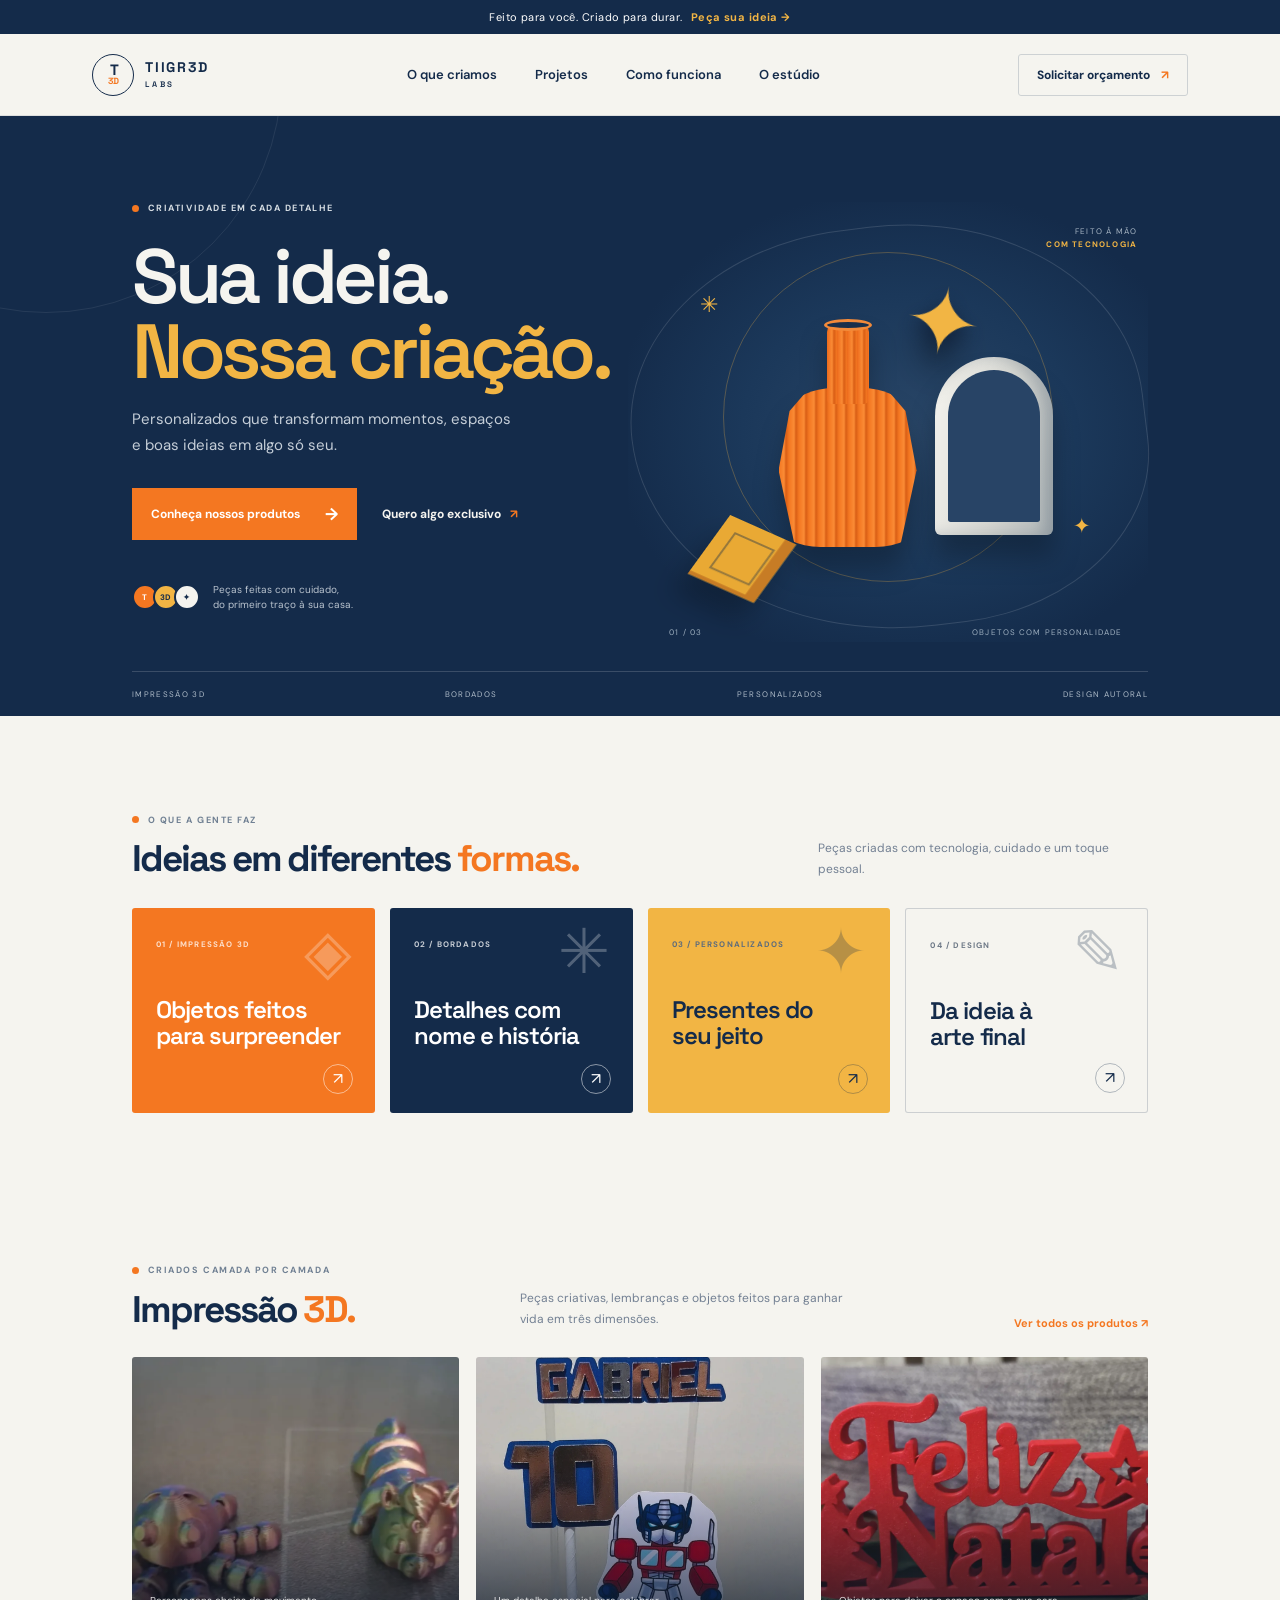
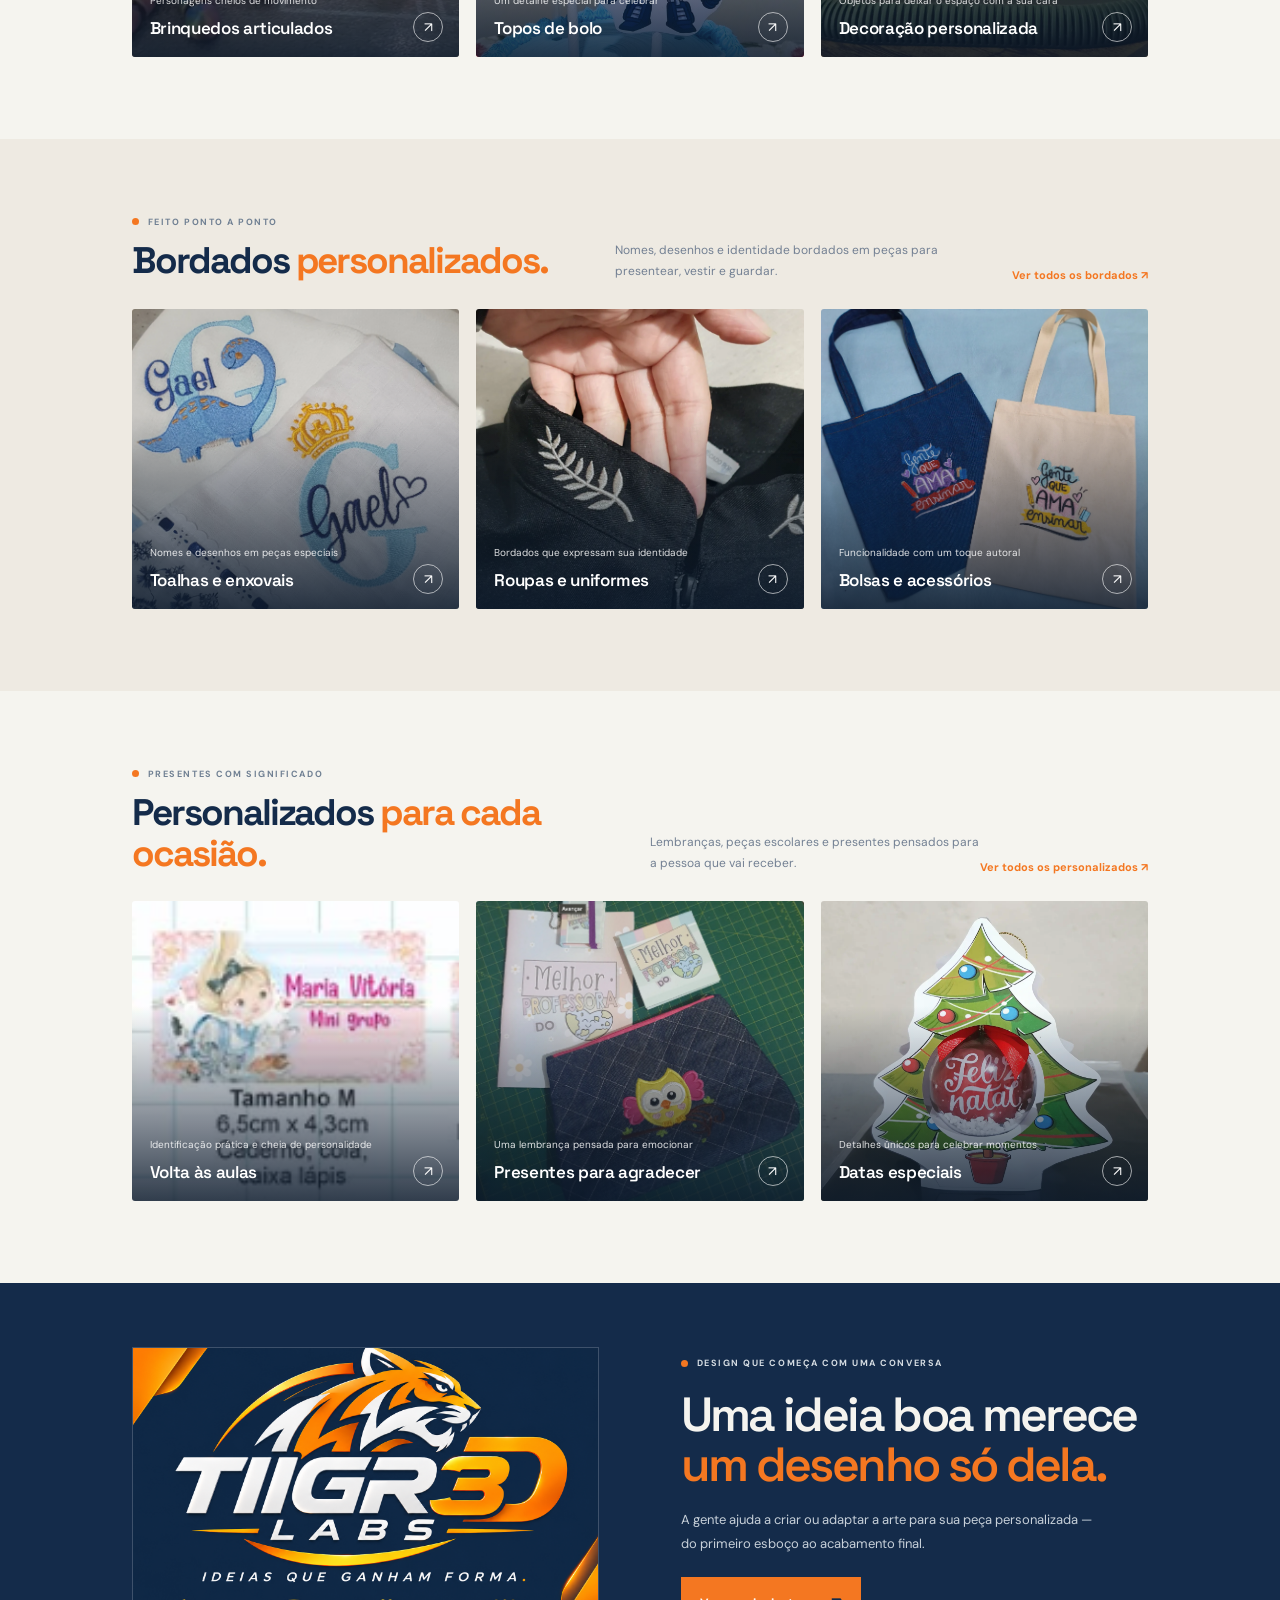
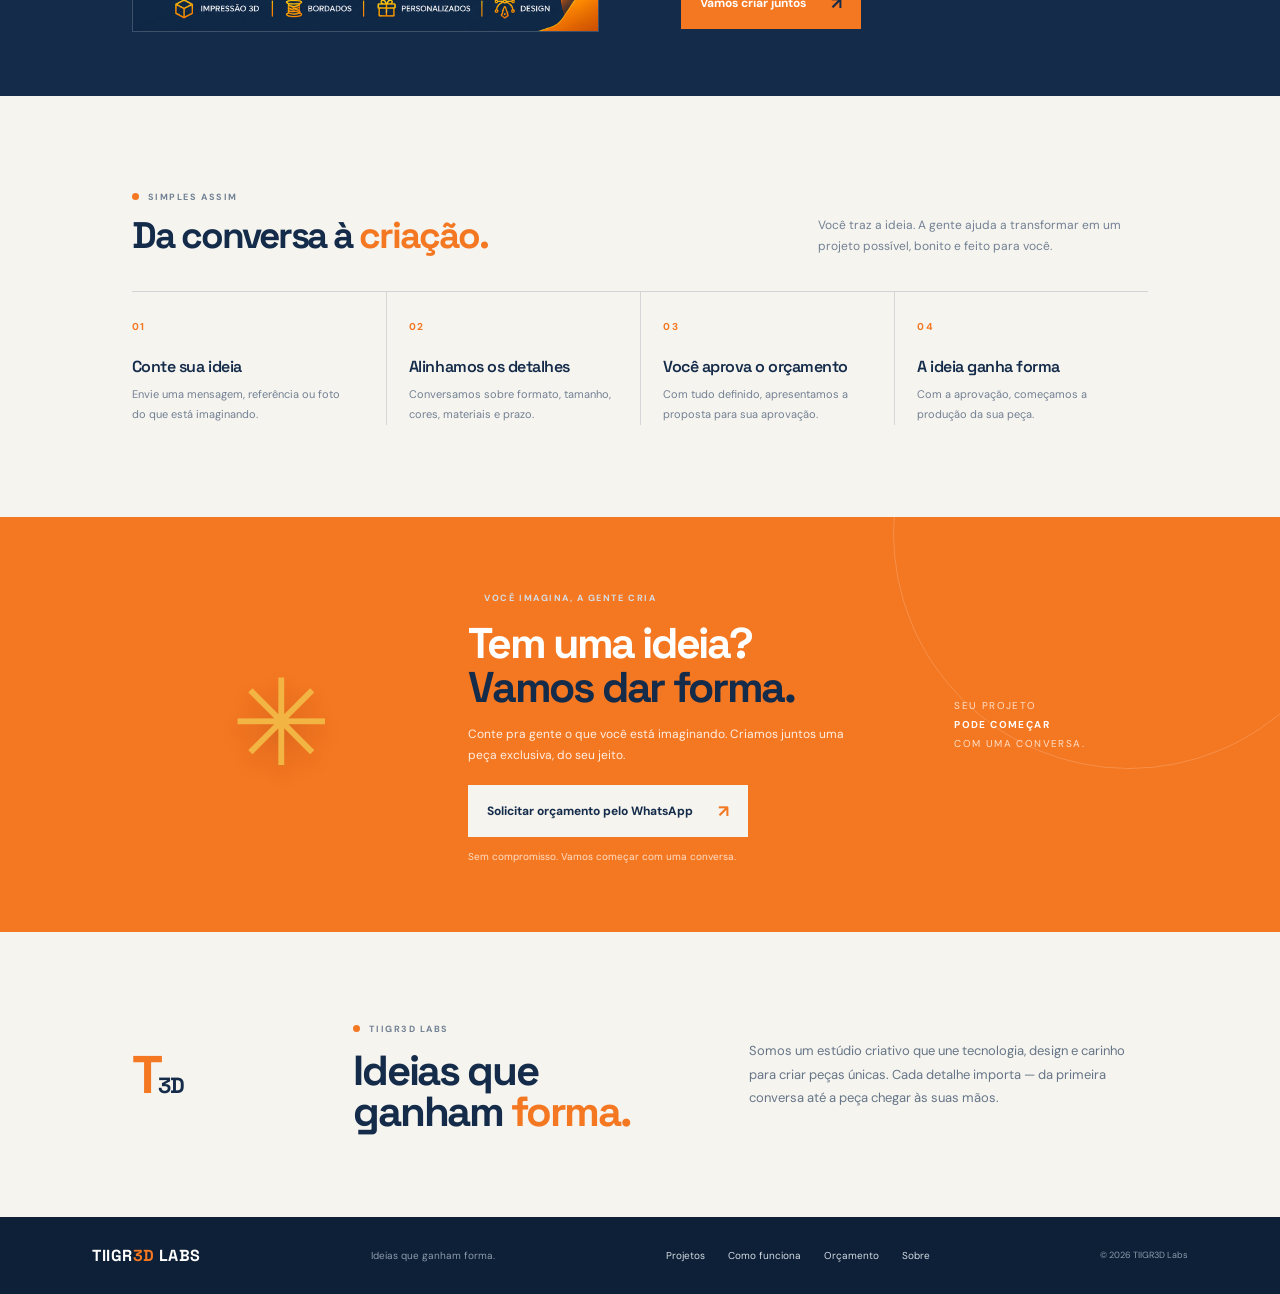
==== index.html @ c1fa8fd7 "initial commit" ====
<!doctype html>
<html lang="pt-BR">
<head>
  <meta charset="UTF-8">
  <meta name="viewport" content="width=device-width, initial-scale=1.0">
  <meta name="theme-color" content="#142B4A">
  <meta name="description" content="Peças personalizadas com a sua ideia e a nossa criatividade. Impressão 3D, presentes e muito mais na TIIGR3D Labs.">
  <title>TIIGR3D Labs | Ideias que ganham forma</title>
  <link rel="preconnect" href="https://fonts.googleapis.com">
  <link rel="preconnect" href="https://fonts.gstatic.com" crossorigin>
  <link href="https://fonts.googleapis.com/css2?family=DM+Sans:wght@400;500;600;700&family=Space+Grotesk:wght@500;600;700&display=swap" rel="stylesheet">
  <link rel="stylesheet" href="styles.css">
</head>
<body>
  <div class="announcement">Feito para você. Criado para durar. <a href="#personalize">Peça sua ideia →</a></div>
  <header class="header">
    <a class="brand" href="#inicio" aria-label="TIIGR3D Labs início">
      <span class="brand-mark" aria-hidden="true">T<span>3D</span></span>
      <span class="brand-name">TIIGR3D <small>LABS</small></span>
    </a>
    <nav class="nav" aria-label="Navegação principal">
      <a href="#categorias">O que criamos</a><a href="#portfolio">Projetos</a><a href="#processo">Como funciona</a><a href="#sobre">O estúdio</a>
    </nav>
    <a class="header-cta" href="#personalize">Solicitar orçamento <span>↗</span></a>
    <details class="mobile-menu">
      <summary aria-label="Abrir menu"><span></span><span></span></summary>
      <nav aria-label="Menu mobile">
        <a href="#categorias">O que criamos</a><a href="#portfolio">Projetos</a><a href="#processo">Como funciona</a><a href="#sobre">O estúdio</a><a href="#personalize">Solicitar orçamento</a>
      </nav>
    </details>
  </header>

  <main>
    <section class="hero" id="inicio">
      <div class="hero-copy">
        <span class="eyebrow"><i></i> CRIATIVIDADE EM CADA DETALHE</span>
        <h1>Sua ideia.<br><span>Nossa criação.</span></h1>
        <p>Personalizados que transformam momentos, espaços e boas ideias em algo só seu.</p>
        <div class="hero-actions"><a class="button button-orange" href="#categorias">Conheça nossos produtos <span>→</span></a><a class="text-link" href="#personalize">Quero algo exclusivo <span>↗</span></a></div>
        <div class="hero-note"><div class="avatars"><b>T</b><b>3D</b><b>✦</b></div><span>Peças feitas com cuidado,<br>do primeiro traço à sua casa.</span></div>
      </div>
      <div class="hero-art" aria-label="Peças criativas feitas em impressão 3D">
        <div class="art-glow"></div><div class="art-label">FEITO À MÃO<br><strong>COM TECNOLOGIA</strong></div>
        <div class="model model-vase"><div class="vase-top"></div><div class="vase-neck"></div><div class="vase-body"></div></div>
        <div class="model model-arch"><div></div></div>
        <div class="model model-star">✦</div>
        <div class="model model-cube"><span></span></div>
        <div class="art-caption"><span>01 / 03</span><span>OBJETOS COM PERSONALIDADE</span></div>
        <div class="spark spark-one">✳</div><div class="spark spark-two">✦</div>
      </div>
      <div class="hero-bottom"><span>IMPRESSÃO 3D</span><span>BORDADOS</span><span>PERSONALIZADOS</span><span>DESIGN AUTORAL</span></div>
    </section>

    <section class="categories section-wrap" id="categorias">
      <div class="section-heading"><div><span class="eyebrow dark"><i></i> O QUE A GENTE FAZ</span><h2>Ideias em diferentes <em>formas.</em></h2></div><span class="category-intro">Peças criadas com tecnologia, cuidado e um toque pessoal.</span></div>
      <div class="category-grid">
        <a class="category-card category-orange" href="impressao-3d.html"><span class="category-icon">◈</span><span class="category-meta">01 / IMPRESSÃO 3D</span><h3>Objetos feitos<br>para surpreender</h3><span class="card-arrow">↗</span></a>
        <a class="category-card category-blue" href="bordados.html"><span class="category-icon">✳</span><span class="category-meta">02 / BORDADOS</span><h3>Detalhes com<br>nome e história</h3><span class="card-arrow">↗</span></a>
        <a class="category-card category-gold" href="personalizados.html"><span class="category-icon">✦</span><span class="category-meta">03 / PERSONALIZADOS</span><h3>Presentes do<br>seu jeito</h3><span class="card-arrow">↗</span></a>
        <a class="category-card category-design" href="#design"><span class="category-icon">✎</span><span class="category-meta">04 / DESIGN</span><h3>Da ideia à<br>arte final</h3><span class="card-arrow">↗</span></a>
      </div>
    </section>

    <div id="portfolio" class="portfolio-anchor" aria-hidden="true"></div>
    <section class="catalog-section section-wrap" id="impressao-3d">
      <div class="section-heading"><div><span class="eyebrow dark"><i></i> CRIADOS CAMADA POR CAMADA</span><h2>Impressão <em>3D.</em></h2></div><p class="section-description">Peças criativas, lembranças e objetos feitos para ganhar vida em três dimensões.</p><a class="catalog-more" href="impressao-3d.html">Ver todos os produtos ↗</a></div>
      <div class="work-grid">
        <a class="work-card" href="#personalize"><img loading="lazy" src="docs/photos/impressao-3d/brinquedos/miniaturas-articuladas-polvo-e-hipopotamo.png" alt="Miniaturas articuladas de polvo e hipopótamo impressas em 3D"><span class="work-detail">Personagens cheios de movimento</span><span class="work-label">Brinquedos articulados</span><span class="work-arrow">↗</span></a>
        <a class="work-card" href="#personalize"><img loading="lazy" src="docs/photos/impressao-3d/topper-de-bolo/topper-bolo-gabriel-transformers.png" alt="Topo de bolo personalizado com nome e personagem"><span class="work-detail">Um detalhe especial para celebrar</span><span class="work-label">Topos de bolo</span><span class="work-arrow">↗</span></a>
        <a class="work-card" href="#personalize"><img loading="lazy" src="docs/photos/impressao-3d/decoracao/enfeite-feliz-natal-01.png" alt="Enfeite de Natal vermelho feito em impressão 3D"><span class="work-detail">Objetos para deixar o espaço com a sua cara</span><span class="work-label">Decoração personalizada</span><span class="work-arrow">↗</span></a>
      </div>
    </section>

    <section class="catalog-section catalog-tinted" id="bordados">
      <div class="section-wrap">
        <div class="section-heading"><div><span class="eyebrow dark"><i></i> FEITO PONTO A PONTO</span><h2>Bordados <em>personalizados.</em></h2></div><p class="section-description">Nomes, desenhos e identidade bordados em peças para presentear, vestir e guardar.</p><a class="catalog-more" href="bordados.html">Ver todos os bordados ↗</a></div>
        <div class="work-grid">
          <a class="work-card" href="#personalize"><img loading="lazy" src="docs/photos/bordados/toalhas-e-enxovais/toalha-infantil-bordada-gael-01.png" alt="Toalha infantil bordada com nome e desenho de animal"><span class="work-detail">Nomes e desenhos em peças especiais</span><span class="work-label">Toalhas e enxovais</span><span class="work-arrow">↗</span></a>
          <a class="work-card" href="#personalize"><img loading="lazy" src="docs/photos/bordados/roupas-e-uniformes/jaqueta-bordada-folhagem.png" alt="Jaqueta escura com bordado de folhagem"><span class="work-detail">Bordados que expressam sua identidade</span><span class="work-label">Roupas e uniformes</span><span class="work-arrow">↗</span></a>
          <a class="work-card" href="#personalize"><img loading="lazy" src="docs/photos/personalizados/presentes-e-lembrancas/ecobags-gente-que-ama-ensinar.png" alt="Duas ecobags bordadas com frases personalizadas"><span class="work-detail">Funcionalidade com um toque autoral</span><span class="work-label">Bolsas e acessórios</span><span class="work-arrow">↗</span></a>
        </div>
      </div>
    </section>

    <section class="catalog-section section-wrap" id="personalizados">
      <div class="section-heading"><div><span class="eyebrow dark"><i></i> PRESENTES COM SIGNIFICADO</span><h2>Personalizados <em>para cada ocasião.</em></h2></div><p class="section-description">Lembranças, peças escolares e presentes pensados para a pessoa que vai receber.</p><a class="catalog-more" href="personalizados.html">Ver todos os personalizados ↗</a></div>
      <div class="work-grid">
        <a class="work-card" href="#personalize"><img loading="lazy" src="docs/photos/personalizados/itens-escolares/etiquetas-personalizadas-maria-vitoria.png" alt="Etiquetas personalizadas para materiais escolares"><span class="work-detail">Identificação prática e cheia de personalidade</span><span class="work-label">Volta às aulas</span><span class="work-arrow">↗</span></a>
        <a class="work-card" href="#personalize"><img loading="lazy" src="docs/photos/personalizados/presentes-e-lembrancas/kit-presentes-melhor-professora.png" alt="Kit de presentes personalizados para professora"><span class="work-detail">Uma lembrança pensada para emocionar</span><span class="work-label">Presentes para agradecer</span><span class="work-arrow">↗</span></a>
        <a class="work-card" href="#personalize"><img loading="lazy" src="docs/photos/personalizados/presentes-e-lembrancas/enfeite-arvore-de-natal-bola-personalizada.png" alt="Enfeite de árvore de Natal com bola personalizada"><span class="work-detail">Detalhes únicos para celebrar momentos</span><span class="work-label">Datas especiais</span><span class="work-arrow">↗</span></a>
      </div>
    </section>

    <section class="catalog-section catalog-design" id="design">
      <div class="section-wrap design-layout">
        <div class="design-image"><img src="docs/photos/design/identidade-visual/logo-tiigr3d-labs.png" alt="Logo da TIIGR3D Labs, ideias que ganham forma"></div>
        <div class="design-copy"><span class="eyebrow"><i></i> DESIGN QUE COMEÇA COM UMA CONVERSA</span><h2>Uma ideia boa merece <em>um desenho só dela.</em></h2><p>A gente ajuda a criar ou adaptar a arte para sua peça personalizada — do primeiro esboço ao acabamento final.</p><a class="button button-light" href="#personalize">Vamos criar juntos <span>↗</span></a></div>
      </div>
    </section>

    <section class="process-section section-wrap" id="processo">
      <div class="section-heading"><div><span class="eyebrow dark"><i></i> SIMPLES ASSIM</span><h2>Da conversa à <em>criação.</em></h2></div><p class="section-description">Você traz a ideia. A gente ajuda a transformar em um projeto possível, bonito e feito para você.</p></div>
      <div class="process-grid">
        <article><span class="process-number">01</span><h3>Conte sua ideia</h3><p>Envie uma mensagem, referência ou foto do que está imaginando.</p></article>
        <article><span class="process-number">02</span><h3>Alinhamos os detalhes</h3><p>Conversamos sobre formato, tamanho, cores, materiais e prazo.</p></article>
        <article><span class="process-number">03</span><h3>Você aprova o orçamento</h3><p>Com tudo definido, apresentamos a proposta para sua aprovação.</p></article>
        <article><span class="process-number">04</span><h3>A ideia ganha forma</h3><p>Com a aprovação, começamos a produção da sua peça.</p></article>
      </div>
    </section>

    <section class="custom" id="personalize"><div class="custom-mark">✳</div><div><span class="eyebrow"><i></i> VOCÊ IMAGINA, A GENTE CRIA</span><h2>Tem uma ideia?<br><em>Vamos dar forma.</em></h2><p>Conte pra gente o que você está imaginando. Criamos juntos uma peça exclusiva, do seu jeito.</p><a class="button button-light" href="https://wa.me/5500000000000?text=Oi!%20Quero%20solicitar%20um%20or%C3%A7amento" target="_blank" rel="noopener noreferrer">Solicitar orçamento pelo WhatsApp <span>↗</span></a><small class="quote-note">Sem compromisso. Vamos começar com uma conversa.</small></div><div class="custom-side">SEU PROJETO<br><span>PODE COMEÇAR</span><br>COM UMA CONVERSA.</div></section>

    <section class="about section-wrap" id="sobre"><div class="about-symbol">T<span>3D</span></div><div><span class="eyebrow dark"><i></i> TIIGR3D LABS</span><h2>Ideias que<br>ganham <em>forma.</em></h2></div><p>Somos um estúdio criativo que une tecnologia, design e carinho para criar peças únicas. Cada detalhe importa — da primeira conversa até a peça chegar às suas mãos.</p></section>
  </main>

  <footer class="footer"><a class="footer-brand" href="#inicio">TIIGR<span>3D</span> LABS</a><span>Ideias que ganham forma.</span><div><a href="#portfolio">Projetos</a><a href="#processo">Como funciona</a><a href="#personalize">Orçamento</a><a href="#sobre">Sobre</a></div><small>© 2026 TIIGR3D Labs</small></footer>
</body>
</html>
---- styles.css ----
:root{--navy:#142B4A;--orange:#F47721;--gold:#F2B544;--paper:#F5F4EF;--ink:#17253a;--muted:#738093}*{box-sizing:border-box}html{scroll-behavior:smooth}body{margin:0;background:var(--paper);color:var(--navy);font-family:'DM Sans',sans-serif}a{color:inherit;text-decoration:none}.announcement{height:34px;display:flex;align-items:center;justify-content:center;gap:8px;background:var(--navy);color:white;font-size:11px;letter-spacing:.04em}.announcement a{color:var(--gold);font-weight:700}.header{height:82px;padding:0 7.2%;display:flex;align-items:center;justify-content:space-between;background:var(--paper)}.brand{width:142px;height:58px;overflow:hidden;display:block}.brand img{width:100%;height:100%;object-fit:cover;object-position:center 48%;mix-blend-mode:multiply}.nav{display:flex;gap:38px;font-size:13px;font-weight:600}.nav a:hover,.footer a:hover{color:var(--orange)}.header-cta{padding:12px 18px;border:1px solid #cdd1d3;border-radius:3px;font-size:12px;font-weight:700}.header-cta span{color:var(--orange);padding-left:8px}.hero{position:relative;min-height:600px;background:var(--navy);color:var(--paper);padding:72px 10.3% 60px;display:grid;grid-template-columns:1fr 1.05fr;align-items:center;overflow:hidden}.hero:before{content:'';position:absolute;width:470px;height:470px;border-radius:50%;border:1px solid rgba(255,255,255,.08);top:-275px;left:-190px}.hero-copy{position:relative;z-index:2;padding-bottom:36px}.eyebrow{display:inline-flex;align-items:center;gap:9px;font-size:9px;letter-spacing:.17em;font-weight:700;color:#d5dce2}.eyebrow i{display:block;width:7px;height:7px;border-radius:50%;background:var(--orange)}.hero h1,.section-heading h2,.custom h2,.about h2{font-family:'Space Grotesk',sans-serif;letter-spacing:-.055em}.hero h1{font-size:clamp(50px,6vw,78px);line-height:.98;margin:22px 0 18px;font-weight:600}.hero h1 span{color:var(--gold)}.hero-copy>p{max-width:380px;color:#c5ced8;font-size:15px;line-height:1.7;margin:0}.hero-actions{display:flex;align-items:center;gap:25px;margin-top:30px}.button{display:inline-flex;align-items:center;justify-content:center;gap:25px;padding:15px 19px;font-weight:700;font-size:12px;transition:transform .2s,background .2s}.button:hover{transform:translateY(-2px)}.button-orange{background:var(--orange);color:white}.button-orange span,.button-light span{font-size:17px}.text-link{font-size:12px;font-weight:700}.text-link span{color:var(--orange);padding-left:6px}.hero-note{display:flex;align-items:center;gap:13px;margin-top:42px;color:#b9c3ce;font-size:10px;line-height:1.5}.avatars{display:flex}.avatars b{width:26px;height:26px;border-radius:50%;background:var(--gold);color:var(--navy);font-size:8px;display:grid;place-items:center;border:2px solid var(--navy);margin-left:-5px}.avatars b:first-child{margin-left:0;background:var(--orange);color:white}.avatars b:last-child{background:var(--paper)}.hero-art{height:440px;position:relative;background:radial-gradient(ellipse at 54% 52%,#294667 0, #1b385a 42%,rgba(20,43,74,0) 75%)}.hero-art:after{content:'';position:absolute;inset:24px 4px 12px;border:1px solid rgba(255,255,255,.13);transform:rotate(-7deg);border-radius:48% 52% 42% 58%;z-index:0}.art-glow{position:absolute;width:330px;height:330px;border:1px solid rgba(242,181,68,.28);border-radius:50%;top:50px;left:50%;transform:translateX(-50%)}.art-label{position:absolute;right:11px;top:23px;font-size:8px;letter-spacing:.15em;color:#a9b7c5;line-height:1.6;text-align:right;z-index:2}.art-label strong{color:var(--gold)}.model{position:absolute;z-index:1;filter:drop-shadow(0 22px 13px rgba(0,0,0,.25))}.model-vase{width:138px;height:225px;left:29%;top:120px}.vase-body{position:absolute;bottom:0;left:0;width:138px;height:160px;border-radius:46% 46% 30% 30% / 23% 23% 14% 14%;background:repeating-linear-gradient(90deg,#f47721 0,#fa8b35 5px,#d95e15 7px,#f47721 10px);clip-path:polygon(23% 0,77% 0,92% 15%,100% 52%,88% 100%,12% 100%,0 52%,8% 15%)}.vase-neck{position:absolute;z-index:2;top:0;left:48px;width:42px;height:82px;border-radius:10px 10px 5px 5px;background:repeating-linear-gradient(90deg,#ed6a1b 0,#fa8b35 5px,#d95e15 7px,#f47721 10px)}.vase-top{position:absolute;z-index:3;width:48px;height:12px;left:45px;top:-3px;border-radius:50%;background:#192f4b;border:3px solid #f28a3a}.model-arch{width:118px;height:178px;top:155px;left:59%;border-radius:60px 60px 6px 6px;background:linear-gradient(100deg,#f5f4ef,#d5d6d1 55%,#aeb5b7);padding:13px;box-shadow:inset -9px 0 13px rgba(20,43,74,.18)}.model-arch div{height:100%;border-radius:50px 50px 3px 3px;background:#284466}.model-star{font-size:92px;color:var(--gold);top:61px;left:53%;text-shadow:0 8px 18px #12243d;transform:rotate(10deg)}.model-cube{width:72px;height:72px;bottom:47px;left:15%;background:#e9a934;transform:rotate(30deg) skew(-6deg,-6deg);box-shadow:inset -12px -4px 0 #c77c25}.model-cube span{position:absolute;inset:14px;border:2px solid rgba(20,43,74,.4)}.spark{position:absolute;color:var(--gold);z-index:2}.spark-one{top:88px;left:14%;font-size:22px}.spark-two{right:11%;bottom:102px;font-size:21px}.art-caption{position:absolute;z-index:2;bottom:5px;left:8%;right:5%;display:flex;justify-content:space-between;font-size:8px;letter-spacing:.14em;color:#9eafbf}.hero-bottom{position:absolute;left:10.3%;right:10.3%;bottom:0;height:45px;border-top:1px solid rgba(255,255,255,.16);display:flex;align-items:center;justify-content:space-between;color:#aebbc8;font-size:8px;letter-spacing:.17em}.section-wrap{padding-left:10.3%;padding-right:10.3%}.categories{padding-top:91px;padding-bottom:75px}.section-heading{display:flex;align-items:end;justify-content:space-between;margin-bottom:28px}.eyebrow.dark{color:#708093}.section-heading h2{font-size:37px;margin:11px 0 0;line-height:1.1;color:var(--navy)}.section-heading h2 em,.about h2 em{font-style:normal;color:var(--orange)}.category-grid{display:grid;grid-template-columns:repeat(3,1fr);gap:15px}.category-card{min-height:220px;padding:23px 24px;position:relative;overflow:hidden;color:var(--navy);transition:transform .2s}.category-card:hover{transform:translateY(-4px)}.category-orange{background:#f8d4b8}.category-blue{background:#d8e0e6}.category-gold{background:#f4e3bd}.category-icon{position:absolute;right:23px;top:13px;font-size:62px;line-height:1;opacity:.26;font-family:'Space Grotesk'}.category-meta{font-size:8px;letter-spacing:.15em;font-weight:700;color:#5d6c7c}.category-card h3{font:600 24px/1.08 'Space Grotesk';letter-spacing:-.04em;margin:45px 0 0}.card-arrow{position:absolute;right:22px;bottom:19px;width:30px;height:30px;border:1px solid rgba(20,43,74,.3);border-radius:50%;display:grid;place-items:center}.products{padding-top:24px;padding-bottom:100px}.product-grid{display:grid;grid-template-columns:repeat(4,1fr);gap:16px}.product-image{height:220px;display:block;position:relative;overflow:hidden}.product-image:after{content:'';position:absolute;inset:0;background:linear-gradient(135deg,rgba(255,255,255,.16),transparent 55%);pointer-events:none}.product-one{background:#e7d9ca}.product-two{background:#d8e0e6}.product-three{background:#f1e2c5}.product-four{background:#e4d9d0}.tag{position:absolute;top:12px;left:12px;z-index:3;background:var(--navy);color:white;padding:6px 8px;font-size:7px;letter-spacing:.1em;font-weight:700}.tag-gold{background:var(--gold);color:var(--navy)}.quick-view{position:absolute;z-index:4;left:10px;right:10px;bottom:10px;padding:10px;text-align:center;background:rgba(245,244,239,.93);font-size:10px;font-weight:700;opacity:0;transform:translateY(5px);transition:.2s}.product-image:hover .quick-view{opacity:1;transform:translateY(0)}.product-vase{position:absolute;width:100px;height:136px;left:50%;top:57px;transform:translateX(-50%);background:repeating-linear-gradient(90deg,#f47721 0,#fa8b35 5px,#d95e15 7px,#f47721 10px);border-radius:43% 43% 29% 29%/20% 20% 10% 10%;clip-path:polygon(27% 0,73% 0,93% 18%,100% 56%,88% 100%,12% 100%,0 56%,7% 18%);filter:drop-shadow(0 12px 9px #796c5c)}.product-vase:before{content:'';position:absolute;width:32px;height:47px;top:-1px;left:34px;background:#ef7824}.product-lamp{position:absolute;width:100px;height:147px;left:50%;top:42px;transform:translateX(-50%);border:17px solid #f5f4ef;border-bottom:0;border-radius:65px 65px 0 0;filter:drop-shadow(8px 12px 6px rgba(20,43,74,.22))}.product-lamp span{position:absolute;top:62px;left:-17px;width:100px;height:78px;background:#f2b544;border-radius:7px 7px 2px 2px;opacity:.9}.product-lamp i{position:absolute;bottom:-12px;left:-25px;width:116px;height:12px;background:#142b4a;border-radius:50%}.product-key{position:absolute;width:82px;height:82px;top:62px;left:27%;border-radius:23px;background:var(--orange);color:#fff;display:grid;place-items:center;font:700 32px 'Space Grotesk';transform:rotate(-15deg);box-shadow:0 15px 16px #cdbb9f}.product-key:after{content:'';position:absolute;width:15px;height:15px;border:5px solid #f1e2c5;border-radius:50%;top:10px;right:10px}.product-key.second{left:54%;top:83px;background:var(--navy);font-size:30px;transform:rotate(12deg);color:var(--gold)}.product-frame{position:absolute;width:124px;height:152px;left:50%;top:40px;transform:translateX(-50%) rotate(-4deg);padding:10px;background:#f5f4ef;box-shadow:0 14px 18px rgba(67,52,43,.2)}.product-frame>div{height:100%;border:1px solid #f2b544;display:flex;flex-direction:column;align-items:center;justify-content:center;text-align:center;font-size:11px;letter-spacing:.16em;color:var(--navy);line-height:1.8}.product-frame b{font:700 12px 'Space Grotesk';color:var(--orange)}.product-info{display:flex;justify-content:space-between;gap:6px;padding-top:13px}.product-info h3{font-size:12px;margin:0 0 5px;font-weight:700}.product-info p{font-size:9px;color:var(--muted);margin:0}.product-info strong{font-size:10px;white-space:nowrap;padding-top:2px}.custom{background:var(--orange);color:white;padding:69px 10.3%;display:grid;grid-template-columns:1fr 1.5fr .65fr;gap:38px;align-items:center;position:relative;overflow:hidden}.custom:after{content:'';position:absolute;border:1px solid rgba(255,255,255,.18);width:470px;height:470px;border-radius:50%;right:-85px;top:-220px}.custom-mark{font-size:120px;line-height:1;color:var(--gold);text-align:center;text-shadow:0 9px 20px rgba(124,48,12,.24)}.custom h2{font-size:43px;line-height:1.02;margin:15px 0}.custom h2 em{font-style:normal;color:var(--navy)}.custom p{font-size:12px;line-height:1.7;max-width:390px;color:#fff0e5;margin:0 0 20px}.button-light{background:var(--paper);color:var(--navy)}.button-light span{color:var(--orange)}.custom-side{z-index:1;font-size:10px;letter-spacing:.14em;line-height:1.9;color:#ffe0c9}.custom-side span{font-weight:700;color:white}.about{padding-top:84px;padding-bottom:84px;display:grid;grid-template-columns:.5fr 1fr 1.15fr;gap:48px;align-items:center}.about-symbol{font:700 53px 'Space Grotesk';letter-spacing:-.09em;color:var(--orange);position:relative}.about-symbol span{font-size:22px;color:var(--navy);letter-spacing:-.05em}.about h2{font-size:42px;line-height:.98;margin:13px 0 0}.about p{font-size:13px;line-height:1.8;color:#667587;max-width:410px;margin:0}.footer{background:#0d2038;color:#d6dce3;padding:28px 7.2%;display:flex;align-items:center;justify-content:space-between;font-size:10px}.footer-brand{font:700 16px 'Space Grotesk';letter-spacing:.03em;color:white}.footer-brand span{color:var(--orange)}.footer>span{color:#8e9baa}.footer div{display:flex;gap:23px}.footer small{font-size:9px;color:#8e9baa}
@media(max-width:850px){.header{padding:0 5%;height:74px}.nav{gap:18px}.hero{padding:60px 7% 56px;grid-template-columns:1fr 1fr;min-height:550px}.hero-bottom{left:7%;right:7%}.section-wrap{padding-left:7%;padding-right:7%}.product-grid{grid-template-columns:repeat(2,1fr);row-gap:26px}.product-image{height:250px}.custom{padding:58px 7%;grid-template-columns:.5fr 1.5fr}.custom-side{display:none}.about{padding-left:7%;padding-right:7%;gap:25px}.footer{padding:25px 5%}}
@media(max-width:600px){.announcement{font-size:9px}.header{height:66px}.brand{width:115px;height:49px}.nav{display:none}.header-cta{font-size:10px;padding:10px 12px}.hero{display:block;padding:56px 7% 67px;min-height:auto}.hero-copy{padding:0}.hero h1{font-size:58px}.hero-copy>p{font-size:13px}.hero-actions{gap:18px}.hero-art{height:320px;margin-top:5px}.model-vase{transform:scale(.77);transform-origin:top left;left:30%;top:95px}.model-arch{transform:scale(.8);transform-origin:top left;top:122px;left:59%}.model-star{font-size:68px;top:47px}.model-cube{transform:scale(.76) rotate(30deg) skew(-6deg,-6deg);bottom:36px}.art-glow{width:250px;height:250px;top:30px}.hero-bottom{height:38px;gap:12px;overflow:hidden;white-space:nowrap}.hero-bottom span{font-size:7px}.section-wrap{padding-left:6%;padding-right:6%}.categories{padding-top:65px;padding-bottom:50px}.section-heading{display:block;margin-bottom:21px}.section-heading h2{font-size:31px}.section-heading>.text-link{display:inline-block;margin-top:14px}.category-grid{grid-template-columns:1fr;gap:10px}.category-card{min-height:165px}.category-card h3{margin-top:25px;font-size:23px}.category-icon{font-size:53px}.products{padding-bottom:65px}.product-grid{gap:20px 10px}.product-image{height:180px}.product-info{display:block}.product-info h3{font-size:11px}.product-info strong{display:block;margin-top:7px}.product-info p{font-size:8px}.product-vase{transform:translateX(-50%) scale(.82);transform-origin:bottom}.product-lamp{transform:translateX(-50%) scale(.82);transform-origin:bottom}.product-frame{transform:translateX(-50%) scale(.82) rotate(-4deg);transform-origin:bottom}.product-key{transform:scale(.8) rotate(-15deg);transform-origin:top left;left:20%}.product-key.second{transform:scale(.8) rotate(12deg);left:53%}.custom{padding:45px 7%;display:block}.custom-mark{font-size:65px;text-align:left;margin-bottom:15px}.custom h2{font-size:37px}.custom p{font-size:11px}.about{padding-top:60px;padding-bottom:60px;grid-template-columns:55px 1fr;gap:12px 19px}.about-symbol{font-size:38px}.about-symbol span{font-size:17px}.about h2{font-size:35px}.about p{grid-column:2;font-size:11px}.footer{flex-wrap:wrap;gap:14px 18px}.footer>span{display:none}.footer div{gap:13px}.footer small{width:100%}}

/* Vitrine TIIGR3D: catálogo com cores e fotos da própria marca. */
.brand{width:180px;height:78px;background:var(--navy);}
.brand img{object-fit:cover;object-position:center top;mix-blend-mode:normal;}
.category-intro,.section-description{max-width:330px;margin:0;color:var(--muted);font-size:12px;line-height:1.75}
.category-grid{grid-template-columns:repeat(4,1fr)}
.category-card{min-height:205px;border-radius:3px}
.category-orange{background:var(--orange);color:#fff}
.category-orange .category-meta,.category-blue .category-meta{color:rgba(255,255,255,.76)}
.category-blue{background:var(--navy);color:#fff}
.category-gold{background:var(--gold);color:var(--navy)}
.category-design{background:var(--paper);color:var(--navy);border:1px solid rgba(20,43,74,.18)}
.category-design .category-meta{color:#6d7886}
.category-orange .card-arrow,.category-blue .card-arrow{border-color:rgba(255,255,255,.5)}
.catalog-section{padding-top:70px;padding-bottom:82px;scroll-margin-top:18px}
.catalog-section .section-heading{margin-bottom:27px}
.catalog-tinted{background:#eeeae2}
.catalog-tinted .section-wrap{padding-top:0;padding-bottom:0}
.work-grid{display:grid;grid-template-columns:repeat(3,minmax(0,1fr));gap:17px}
.work-card{height:300px;position:relative;display:block;overflow:hidden;background:var(--navy);color:#fff;border-radius:3px}
.work-card:after{content:"";position:absolute;inset:35% 0 0;background:linear-gradient(transparent,rgba(10,24,42,.84));z-index:1}
.work-card img{display:block;width:100%;height:100%;object-fit:cover;transition:transform .35s ease}
.work-card:hover img{transform:scale(1.045)}
.work-label{position:absolute;left:18px;bottom:18px;z-index:2;font:600 17px 'Space Grotesk';letter-spacing:-.02em}
.work-arrow{position:absolute;right:16px;bottom:15px;z-index:2;border:1px solid rgba(255,255,255,.6);width:30px;height:30px;border-radius:50%;display:grid;place-items:center;font-size:14px}
.catalog-design{background:var(--navy);color:var(--paper);padding:64px 0}
.design-layout{display:grid;grid-template-columns:1fr 1fr;align-items:center;gap:8%}
.design-image{height:285px;overflow:hidden;border:1px solid rgba(255,255,255,.18);background:var(--navy)}
.design-image img{width:100%;height:100%;object-fit:cover;object-position:center 47%}
.design-copy h2{font:600 clamp(32px,4.2vw,48px)/1.05 'Space Grotesk';letter-spacing:-.055em;margin:18px 0}
.design-copy h2 em{color:var(--orange);font-style:normal}
.design-copy p{max-width:420px;color:#c7d0d9;font-size:13px;line-height:1.8;margin:0 0 22px}
.design-copy .button-light{background:var(--orange);color:white}
.design-copy .button-light span{color:var(--navy)}
@media(max-width:850px){.category-grid{grid-template-columns:repeat(2,1fr)}.work-card{height:250px}.catalog-section{padding-top:58px;padding-bottom:62px}.design-image{height:245px}}
@media(max-width:600px){.brand{width:140px;height:60px}.category-grid{grid-template-columns:1fr 1fr}.category-card{min-height:165px;padding:17px}.category-card h3{font-size:19px;margin-top:30px}.category-meta{font-size:7px}.category-icon{right:12px;top:9px}.category-intro{display:block;margin-top:13px}.catalog-section{padding-top:48px;padding-bottom:52px}.catalog-section .section-heading{display:block}.section-description{margin-top:12px}.work-grid{grid-template-columns:1fr 1fr;gap:10px}.work-card{height:210px}.work-label{font-size:13px;left:11px;bottom:12px;right:33px}.work-arrow{right:9px;bottom:9px;width:25px;height:25px;font-size:12px}.catalog-design{padding:45px 0}.design-layout{grid-template-columns:1fr;gap:25px}.design-image{height:200px}.design-copy h2{font-size:35px}.design-copy p{font-size:12px}}


/* Melhorias de navegação, catálogo e orçamento. */
.header{position:sticky;top:0;z-index:20;background:rgba(245,244,239,.96);backdrop-filter:blur(14px);border-bottom:1px solid rgba(20,43,74,.1)}
.portfolio-anchor{height:0;scroll-margin-top:100px}
.catalog-section,.process-section{scroll-margin-top:100px}
.work-detail{position:absolute;left:18px;right:55px;bottom:49px;z-index:2;color:rgba(255,255,255,.86);font-size:10px;line-height:1.45}
.process-section{padding-top:88px;padding-bottom:92px}
.process-section .section-heading{margin-bottom:34px}
.process-grid{display:grid;grid-template-columns:repeat(4,1fr);border-top:1px solid rgba(20,43,74,.16)}
.process-grid article{padding:22px 22px 0 0}
.process-grid article+article{padding-left:22px;border-left:1px solid rgba(20,43,74,.14)}
.process-number{color:var(--orange);font-size:10px;font-weight:700;letter-spacing:.15em}
.process-grid h3{margin:21px 0 8px;font:600 16px 'Space Grotesk';letter-spacing:-.03em;color:var(--navy)}
.process-grid p{max-width:220px;margin:0;color:#738093;font-size:11px;line-height:1.8}
.mobile-menu{display:none}
.quote-note{display:block;margin-top:13px;color:#ffe0c9;font-size:10px}
@media(max-width:850px){.process-grid{grid-template-columns:repeat(2,1fr);row-gap:28px}.process-grid article:nth-child(3){padding-left:0;border-left:0}}
@media(max-width:600px){.nav,.header-cta{display:none}.mobile-menu{display:block;position:relative}.mobile-menu summary{width:40px;height:40px;list-style:none;display:flex;flex-direction:column;justify-content:center;gap:6px;cursor:pointer}.mobile-menu summary::-webkit-details-marker{display:none}.mobile-menu summary span{display:block;width:22px;height:2px;background:var(--navy)}.mobile-menu nav{position:absolute;right:0;top:48px;width:min(260px,85vw);padding:8px 14px;background:var(--paper);box-shadow:0 15px 35px rgba(16,36,61,.18);display:grid}.mobile-menu nav a{padding:13px 5px;border-bottom:1px solid rgba(20,43,74,.12);font-size:12px;font-weight:600}.mobile-menu nav a:last-child{border-bottom:0;color:var(--orange)}.process-section{padding-top:58px;padding-bottom:62px}.process-grid{row-gap:22px}.process-grid article{padding:15px 10px 0 0}.process-grid article+article{padding-left:14px}.process-grid article:nth-child(3){padding-left:0}.process-grid h3{font-size:14px;margin-top:14px}.process-grid p{font-size:10px}.work-detail{left:11px;right:38px;bottom:43px;font-size:9px}.work-label{bottom:12px}}


/* Assinatura compacta para o cabeçalho: sem recorte do banner completo. */
.brand{width:auto;height:auto;overflow:visible;display:inline-flex;align-items:center;gap:11px;background:transparent;color:var(--navy);}
.brand-mark{width:42px;height:42px;border:1px solid var(--navy);border-radius:50%;display:grid;place-content:center;text-align:center;font-family:'Space Grotesk',sans-serif;font-weight:700;font-size:15px;letter-spacing:-2px;line-height:1;color:var(--navy);}
.brand-mark span{display:block;color:var(--orange);font-size:9px;letter-spacing:-.5px;line-height:1.1;}
.brand-name{font-family:'Space Grotesk',sans-serif;font-size:14px;font-weight:700;letter-spacing:.12em;line-height:1.1;color:var(--navy);}
.brand-name small{display:block;margin-top:4px;font-size:8px;font-weight:600;letter-spacing:.34em;}
.brand:focus-visible{outline:2px solid var(--orange);outline-offset:4px;}
@media(max-width:600px){.brand-mark{width:38px;height:38px}.brand-name{font-size:12px}}


/* Páginas de catálogo */
.catalog-more{color:var(--orange);font-size:11px;font-weight:700;white-space:nowrap}
.catalog-more:hover{color:var(--navy)}
.catalog-page-hero{padding-top:54px;padding-bottom:44px}
.catalog-back{display:inline-block;margin-bottom:30px;color:var(--muted);font-size:11px;font-weight:700}
.catalog-page-hero h1{margin:0;color:var(--navy);font:600 clamp(38px,5vw,62px)/1.05 'Space Grotesk';letter-spacing:-.06em}
.catalog-page-hero h1 em{color:var(--orange);font-style:normal}
.catalog-page-description{max-width:580px;margin:16px 0 23px;color:var(--muted);font-size:14px;line-height:1.8}
.catalog-page-grid{display:grid;grid-template-columns:repeat(3,minmax(0,1fr));gap:28px 18px;padding-top:5px;padding-bottom:90px}
.catalog-product{min-width:0}
.catalog-product-image{height:310px;position:relative;display:block;overflow:hidden;background:#e8e5de}
.catalog-product-image img{width:100%;height:100%;object-fit:cover;transition:transform .35s}
.catalog-product-image:hover img{transform:scale(1.04)}
.catalog-product-number{position:absolute;top:12px;left:12px;padding:5px 8px;background:rgba(245,244,239,.94);color:var(--navy);font-size:9px;font-weight:700;letter-spacing:.1em}
.catalog-product-info{padding:13px 2px}
.catalog-product-info h2{margin:0;color:var(--navy);font:600 15px 'Space Grotesk';letter-spacing:-.025em}
.catalog-product-info p{margin:6px 0 11px;color:var(--muted);font-size:10px}
.catalog-product-info>a{font-size:10px;font-weight:700;color:var(--orange)}
.catalog-product-info>a span{padding-left:4px}
@media(max-width:850px){.catalog-page-grid{grid-template-columns:repeat(2,minmax(0,1fr))}.catalog-product-image{height:270px}}
@media(max-width:600px){.catalog-page-hero{padding-top:35px;padding-bottom:30px}.catalog-page-hero .eyebrow{margin:0 0 14px}.catalog-page-description{font-size:12px}.catalog-page-grid{grid-template-columns:repeat(2,minmax(0,1fr));gap:18px 10px;padding-bottom:55px}.catalog-product-image{height:205px}.catalog-product-info h2{font-size:12px}.catalog-product-info p{font-size:9px}.catalog-product-info>a{font-size:9px}.catalog-more{display:block;margin-top:14px}}
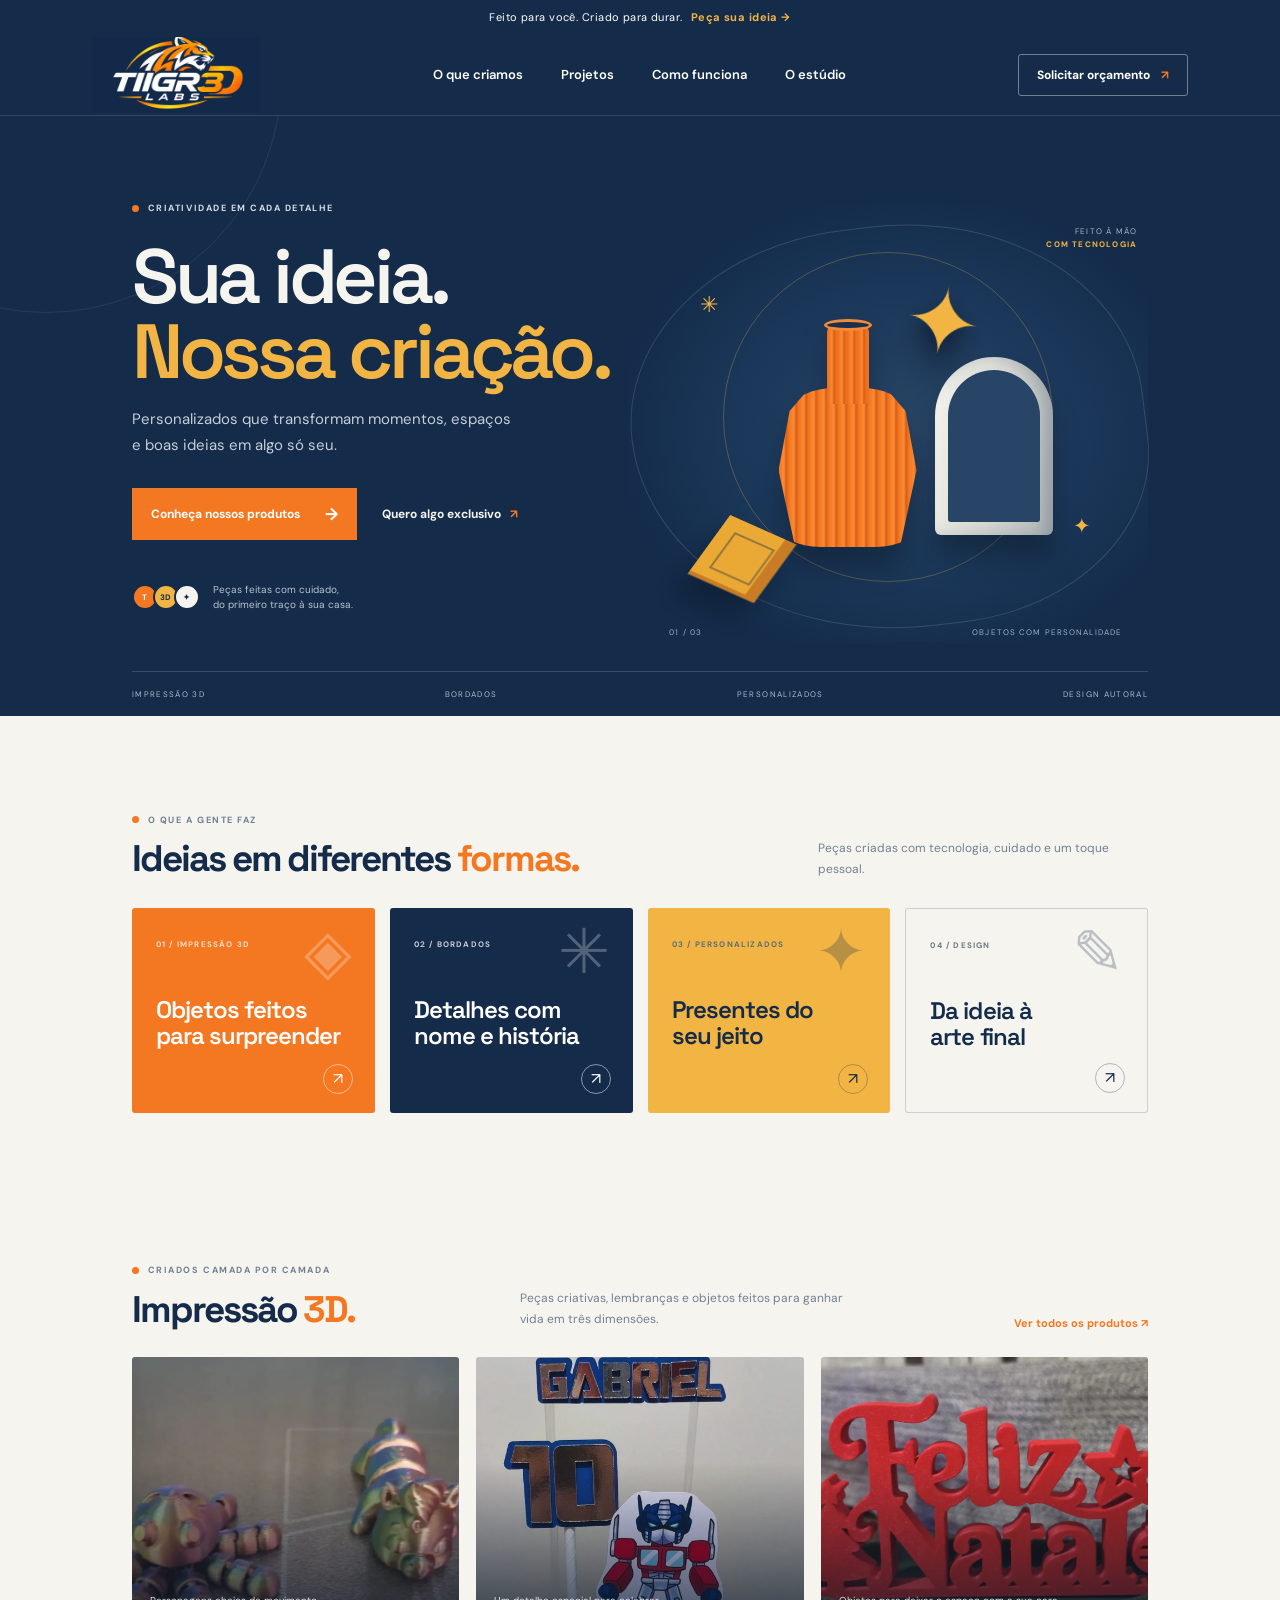
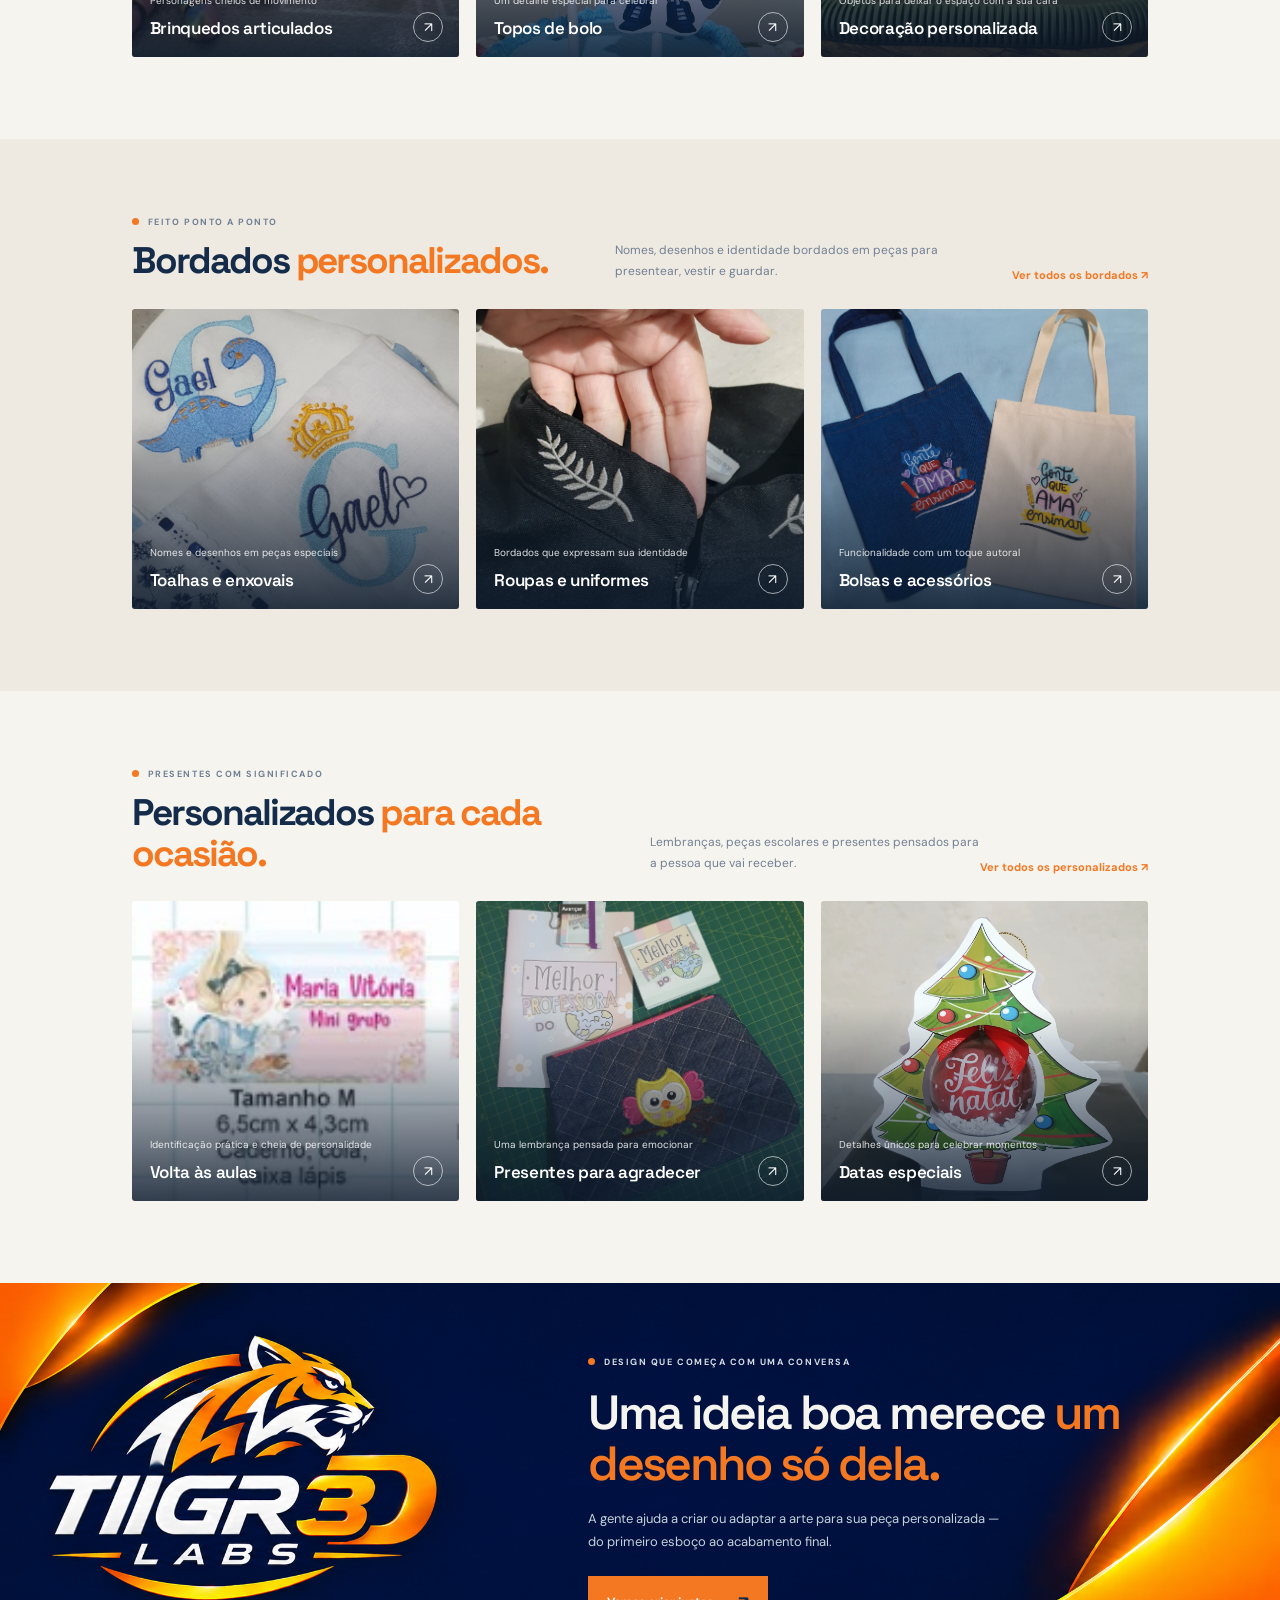
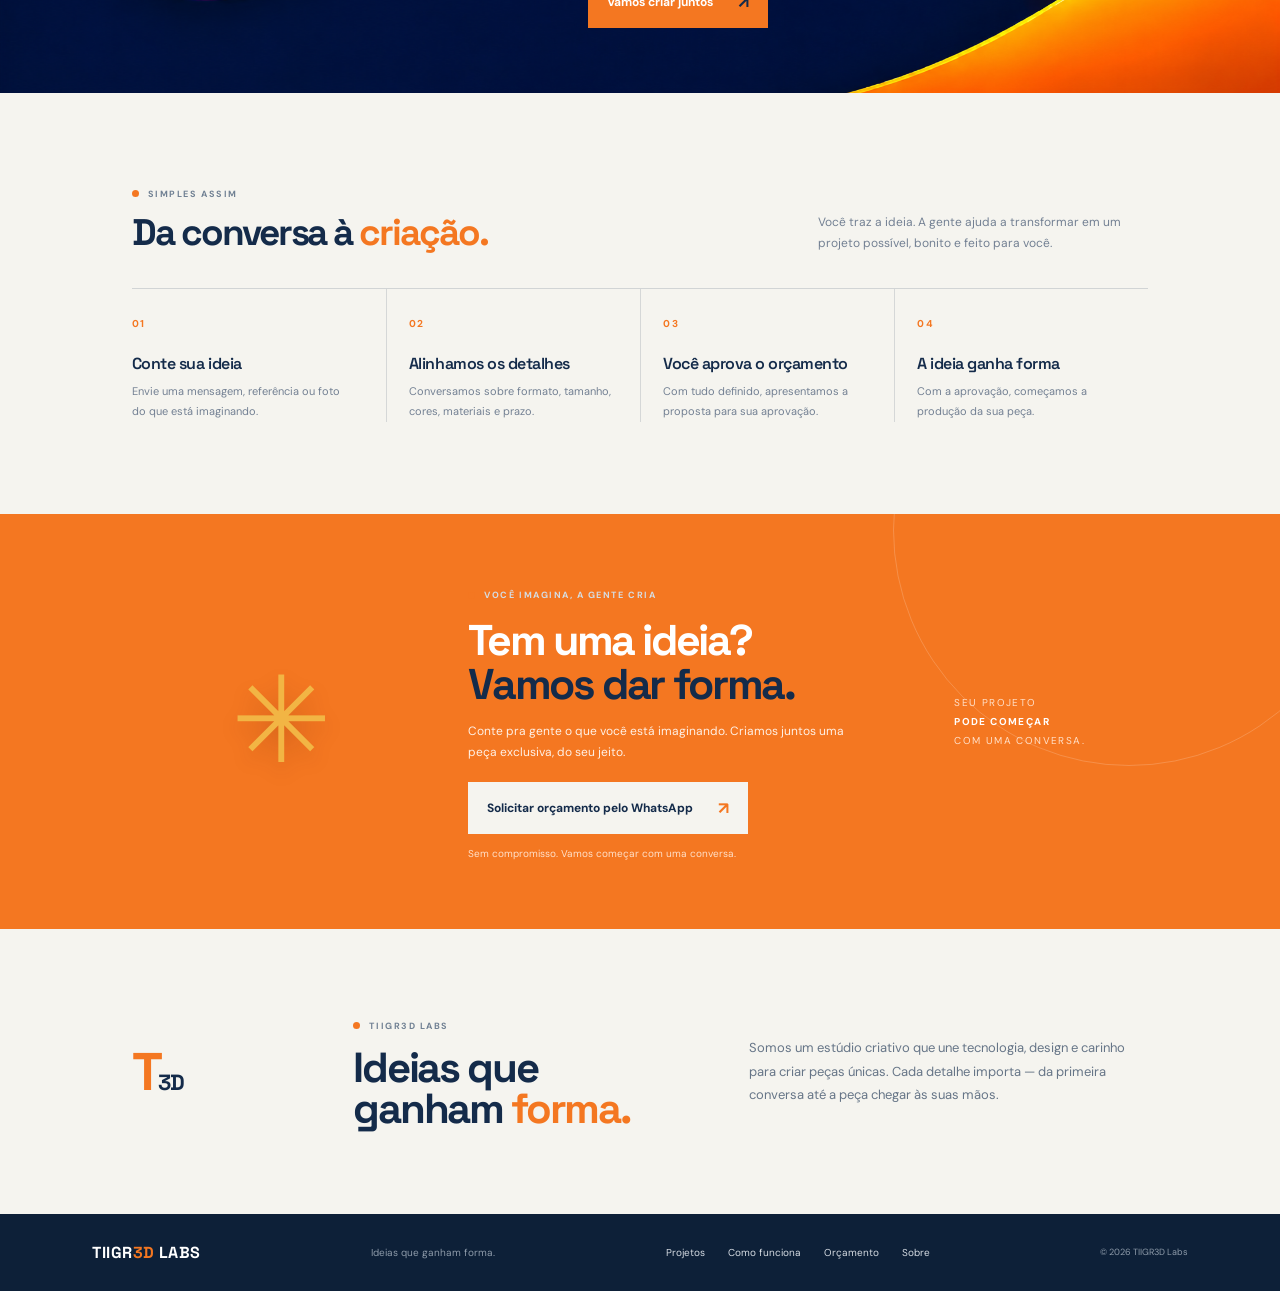
==== commit ce71285a: "Atualiza páginas, identidade visual e contato do site" ====
--- a/index.html
+++ b/index.html
@@ -14,10 +14,7 @@
 <body>
   <div class="announcement">Feito para você. Criado para durar. <a href="#personalize">Peça sua ideia →</a></div>
   <header class="header">
-    <a class="brand" href="#inicio" aria-label="TIIGR3D Labs início">
-      <span class="brand-mark" aria-hidden="true">T<span>3D</span></span>
-      <span class="brand-name">TIIGR3D <small>LABS</small></span>
-    </a>
+    <a class="brand" href="#inicio" aria-label="TIIGR3D Labs início"><img src="docs/photos/design/identidade-visual/logo-tiigr3d-header.png" alt="TIIGR3D Labs"></a>
     <nav class="nav" aria-label="Navegação principal">
       <a href="#categorias">O que criamos</a><a href="#portfolio">Projetos</a><a href="#processo">Como funciona</a><a href="#sobre">O estúdio</a>
     </nav>
@@ -75,9 +72,9 @@
       <div class="section-wrap">
         <div class="section-heading"><div><span class="eyebrow dark"><i></i> FEITO PONTO A PONTO</span><h2>Bordados <em>personalizados.</em></h2></div><p class="section-description">Nomes, desenhos e identidade bordados em peças para presentear, vestir e guardar.</p><a class="catalog-more" href="bordados.html">Ver todos os bordados ↗</a></div>
         <div class="work-grid">
-          <a class="work-card" href="#personalize"><img loading="lazy" src="docs/photos/bordados/toalhas-e-enxovais/toalha-infantil-bordada-gael-01.png" alt="Toalha infantil bordada com nome e desenho de animal"><span class="work-detail">Nomes e desenhos em peças especiais</span><span class="work-label">Toalhas e enxovais</span><span class="work-arrow">↗</span></a>
-          <a class="work-card" href="#personalize"><img loading="lazy" src="docs/photos/bordados/roupas-e-uniformes/jaqueta-bordada-folhagem.png" alt="Jaqueta escura com bordado de folhagem"><span class="work-detail">Bordados que expressam sua identidade</span><span class="work-label">Roupas e uniformes</span><span class="work-arrow">↗</span></a>
-          <a class="work-card" href="#personalize"><img loading="lazy" src="docs/photos/personalizados/presentes-e-lembrancas/ecobags-gente-que-ama-ensinar.png" alt="Duas ecobags bordadas com frases personalizadas"><span class="work-detail">Funcionalidade com um toque autoral</span><span class="work-label">Bolsas e acessórios</span><span class="work-arrow">↗</span></a>
+          <a class="work-card" href="bordados-toalhas-enxovais.html"><img loading="lazy" src="docs/photos/bordados/toalhas-e-enxovais/toalha-infantil-bordada-gael-01.png" alt="Toalha infantil bordada com nome e desenho de animal"><span class="work-detail">Nomes e desenhos em peças especiais</span><span class="work-label">Toalhas e enxovais</span><span class="work-arrow">↗</span></a>
+          <a class="work-card" href="roupas-e-uniformes-bordados.html"><img loading="lazy" src="docs/photos/bordados/roupas-e-uniformes/jaqueta-bordada-folhagem.png" alt="Jaqueta escura com bordado de folhagem"><span class="work-detail">Bordados que expressam sua identidade</span><span class="work-label">Roupas e uniformes</span><span class="work-arrow">↗</span></a>
+          <a class="work-card" href="bolsas-e-acessorios-bordados.html"><img loading="lazy" src="docs/photos/personalizados/presentes-e-lembrancas/ecobags-gente-que-ama-ensinar.png" alt="Duas ecobags bordadas com frases personalizadas"><span class="work-detail">Funcionalidade com um toque autoral</span><span class="work-label">Bolsas e acessórios</span><span class="work-arrow">↗</span></a>
         </div>
       </div>
     </section>
@@ -93,7 +90,6 @@
 
     <section class="catalog-section catalog-design" id="design">
       <div class="section-wrap design-layout">
-        <div class="design-image"><img src="docs/photos/design/identidade-visual/logo-tiigr3d-labs.png" alt="Logo da TIIGR3D Labs, ideias que ganham forma"></div>
         <div class="design-copy"><span class="eyebrow"><i></i> DESIGN QUE COMEÇA COM UMA CONVERSA</span><h2>Uma ideia boa merece <em>um desenho só dela.</em></h2><p>A gente ajuda a criar ou adaptar a arte para sua peça personalizada — do primeiro esboço ao acabamento final.</p><a class="button button-light" href="#personalize">Vamos criar juntos <span>↗</span></a></div>
       </div>
     </section>
@@ -108,7 +104,7 @@
       </div>
     </section>
 
-    <section class="custom" id="personalize"><div class="custom-mark">✳</div><div><span class="eyebrow"><i></i> VOCÊ IMAGINA, A GENTE CRIA</span><h2>Tem uma ideia?<br><em>Vamos dar forma.</em></h2><p>Conte pra gente o que você está imaginando. Criamos juntos uma peça exclusiva, do seu jeito.</p><a class="button button-light" href="https://wa.me/5500000000000?text=Oi!%20Quero%20solicitar%20um%20or%C3%A7amento" target="_blank" rel="noopener noreferrer">Solicitar orçamento pelo WhatsApp <span>↗</span></a><small class="quote-note">Sem compromisso. Vamos começar com uma conversa.</small></div><div class="custom-side">SEU PROJETO<br><span>PODE COMEÇAR</span><br>COM UMA CONVERSA.</div></section>
+    <section class="custom" id="personalize"><div class="custom-mark">✳</div><div><span class="eyebrow"><i></i> VOCÊ IMAGINA, A GENTE CRIA</span><h2>Tem uma ideia?<br><em>Vamos dar forma.</em></h2><p>Conte pra gente o que você está imaginando. Criamos juntos uma peça exclusiva, do seu jeito.</p><a class="button button-light" href="https://api.whatsapp.com/send?phone=5511980143324" target="_blank" rel="noopener noreferrer">Solicitar orçamento pelo WhatsApp <span>↗</span></a><small class="quote-note">Sem compromisso. Vamos começar com uma conversa.</small></div><div class="custom-side">SEU PROJETO<br><span>PODE COMEÇAR</span><br>COM UMA CONVERSA.</div></section>
 
     <section class="about section-wrap" id="sobre"><div class="about-symbol">T<span>3D</span></div><div><span class="eyebrow dark"><i></i> TIIGR3D LABS</span><h2>Ideias que<br>ganham <em>forma.</em></h2></div><p>Somos um estúdio criativo que une tecnologia, design e carinho para criar peças únicas. Cada detalhe importa — da primeira conversa até a peça chegar às suas mãos.</p></section>
   </main>
--- a/styles.css
+++ b/styles.css
@@ -1,10 +1,10 @@
-:root{--navy:#142B4A;--orange:#F47721;--gold:#F2B544;--paper:#F5F4EF;--ink:#17253a;--muted:#738093}*{box-sizing:border-box}html{scroll-behavior:smooth}body{margin:0;background:var(--paper);color:var(--navy);font-family:'DM Sans',sans-serif}a{color:inherit;text-decoration:none}.announcement{height:34px;display:flex;align-items:center;justify-content:center;gap:8px;background:var(--navy);color:white;font-size:11px;letter-spacing:.04em}.announcement a{color:var(--gold);font-weight:700}.header{height:82px;padding:0 7.2%;display:flex;align-items:center;justify-content:space-between;background:var(--paper)}.brand{width:142px;height:58px;overflow:hidden;display:block}.brand img{width:100%;height:100%;object-fit:cover;object-position:center 48%;mix-blend-mode:multiply}.nav{display:flex;gap:38px;font-size:13px;font-weight:600}.nav a:hover,.footer a:hover{color:var(--orange)}.header-cta{padding:12px 18px;border:1px solid #cdd1d3;border-radius:3px;font-size:12px;font-weight:700}.header-cta span{color:var(--orange);padding-left:8px}.hero{position:relative;min-height:600px;background:var(--navy);color:var(--paper);padding:72px 10.3% 60px;display:grid;grid-template-columns:1fr 1.05fr;align-items:center;overflow:hidden}.hero:before{content:'';position:absolute;width:470px;height:470px;border-radius:50%;border:1px solid rgba(255,255,255,.08);top:-275px;left:-190px}.hero-copy{position:relative;z-index:2;padding-bottom:36px}.eyebrow{display:inline-flex;align-items:center;gap:9px;font-size:9px;letter-spacing:.17em;font-weight:700;color:#d5dce2}.eyebrow i{display:block;width:7px;height:7px;border-radius:50%;background:var(--orange)}.hero h1,.section-heading h2,.custom h2,.about h2{font-family:'Space Grotesk',sans-serif;letter-spacing:-.055em}.hero h1{font-size:clamp(50px,6vw,78px);line-height:.98;margin:22px 0 18px;font-weight:600}.hero h1 span{color:var(--gold)}.hero-copy>p{max-width:380px;color:#c5ced8;font-size:15px;line-height:1.7;margin:0}.hero-actions{display:flex;align-items:center;gap:25px;margin-top:30px}.button{display:inline-flex;align-items:center;justify-content:center;gap:25px;padding:15px 19px;font-weight:700;font-size:12px;transition:transform .2s,background .2s}.button:hover{transform:translateY(-2px)}.button-orange{background:var(--orange);color:white}.button-orange span,.button-light span{font-size:17px}.text-link{font-size:12px;font-weight:700}.text-link span{color:var(--orange);padding-left:6px}.hero-note{display:flex;align-items:center;gap:13px;margin-top:42px;color:#b9c3ce;font-size:10px;line-height:1.5}.avatars{display:flex}.avatars b{width:26px;height:26px;border-radius:50%;background:var(--gold);color:var(--navy);font-size:8px;display:grid;place-items:center;border:2px solid var(--navy);margin-left:-5px}.avatars b:first-child{margin-left:0;background:var(--orange);color:white}.avatars b:last-child{background:var(--paper)}.hero-art{height:440px;position:relative;background:radial-gradient(ellipse at 54% 52%,#294667 0, #1b385a 42%,rgba(20,43,74,0) 75%)}.hero-art:after{content:'';position:absolute;inset:24px 4px 12px;border:1px solid rgba(255,255,255,.13);transform:rotate(-7deg);border-radius:48% 52% 42% 58%;z-index:0}.art-glow{position:absolute;width:330px;height:330px;border:1px solid rgba(242,181,68,.28);border-radius:50%;top:50px;left:50%;transform:translateX(-50%)}.art-label{position:absolute;right:11px;top:23px;font-size:8px;letter-spacing:.15em;color:#a9b7c5;line-height:1.6;text-align:right;z-index:2}.art-label strong{color:var(--gold)}.model{position:absolute;z-index:1;filter:drop-shadow(0 22px 13px rgba(0,0,0,.25))}.model-vase{width:138px;height:225px;left:29%;top:120px}.vase-body{position:absolute;bottom:0;left:0;width:138px;height:160px;border-radius:46% 46% 30% 30% / 23% 23% 14% 14%;background:repeating-linear-gradient(90deg,#f47721 0,#fa8b35 5px,#d95e15 7px,#f47721 10px);clip-path:polygon(23% 0,77% 0,92% 15%,100% 52%,88% 100%,12% 100%,0 52%,8% 15%)}.vase-neck{position:absolute;z-index:2;top:0;left:48px;width:42px;height:82px;border-radius:10px 10px 5px 5px;background:repeating-linear-gradient(90deg,#ed6a1b 0,#fa8b35 5px,#d95e15 7px,#f47721 10px)}.vase-top{position:absolute;z-index:3;width:48px;height:12px;left:45px;top:-3px;border-radius:50%;background:#192f4b;border:3px solid #f28a3a}.model-arch{width:118px;height:178px;top:155px;left:59%;border-radius:60px 60px 6px 6px;background:linear-gradient(100deg,#f5f4ef,#d5d6d1 55%,#aeb5b7);padding:13px;box-shadow:inset -9px 0 13px rgba(20,43,74,.18)}.model-arch div{height:100%;border-radius:50px 50px 3px 3px;background:#284466}.model-star{font-size:92px;color:var(--gold);top:61px;left:53%;text-shadow:0 8px 18px #12243d;transform:rotate(10deg)}.model-cube{width:72px;height:72px;bottom:47px;left:15%;background:#e9a934;transform:rotate(30deg) skew(-6deg,-6deg);box-shadow:inset -12px -4px 0 #c77c25}.model-cube span{position:absolute;inset:14px;border:2px solid rgba(20,43,74,.4)}.spark{position:absolute;color:var(--gold);z-index:2}.spark-one{top:88px;left:14%;font-size:22px}.spark-two{right:11%;bottom:102px;font-size:21px}.art-caption{position:absolute;z-index:2;bottom:5px;left:8%;right:5%;display:flex;justify-content:space-between;font-size:8px;letter-spacing:.14em;color:#9eafbf}.hero-bottom{position:absolute;left:10.3%;right:10.3%;bottom:0;height:45px;border-top:1px solid rgba(255,255,255,.16);display:flex;align-items:center;justify-content:space-between;color:#aebbc8;font-size:8px;letter-spacing:.17em}.section-wrap{padding-left:10.3%;padding-right:10.3%}.categories{padding-top:91px;padding-bottom:75px}.section-heading{display:flex;align-items:end;justify-content:space-between;margin-bottom:28px}.eyebrow.dark{color:#708093}.section-heading h2{font-size:37px;margin:11px 0 0;line-height:1.1;color:var(--navy)}.section-heading h2 em,.about h2 em{font-style:normal;color:var(--orange)}.category-grid{display:grid;grid-template-columns:repeat(3,1fr);gap:15px}.category-card{min-height:220px;padding:23px 24px;position:relative;overflow:hidden;color:var(--navy);transition:transform .2s}.category-card:hover{transform:translateY(-4px)}.category-orange{background:#f8d4b8}.category-blue{background:#d8e0e6}.category-gold{background:#f4e3bd}.category-icon{position:absolute;right:23px;top:13px;font-size:62px;line-height:1;opacity:.26;font-family:'Space Grotesk'}.category-meta{font-size:8px;letter-spacing:.15em;font-weight:700;color:#5d6c7c}.category-card h3{font:600 24px/1.08 'Space Grotesk';letter-spacing:-.04em;margin:45px 0 0}.card-arrow{position:absolute;right:22px;bottom:19px;width:30px;height:30px;border:1px solid rgba(20,43,74,.3);border-radius:50%;display:grid;place-items:center}.products{padding-top:24px;padding-bottom:100px}.product-grid{display:grid;grid-template-columns:repeat(4,1fr);gap:16px}.product-image{height:220px;display:block;position:relative;overflow:hidden}.product-image:after{content:'';position:absolute;inset:0;background:linear-gradient(135deg,rgba(255,255,255,.16),transparent 55%);pointer-events:none}.product-one{background:#e7d9ca}.product-two{background:#d8e0e6}.product-three{background:#f1e2c5}.product-four{background:#e4d9d0}.tag{position:absolute;top:12px;left:12px;z-index:3;background:var(--navy);color:white;padding:6px 8px;font-size:7px;letter-spacing:.1em;font-weight:700}.tag-gold{background:var(--gold);color:var(--navy)}.quick-view{position:absolute;z-index:4;left:10px;right:10px;bottom:10px;padding:10px;text-align:center;background:rgba(245,244,239,.93);font-size:10px;font-weight:700;opacity:0;transform:translateY(5px);transition:.2s}.product-image:hover .quick-view{opacity:1;transform:translateY(0)}.product-vase{position:absolute;width:100px;height:136px;left:50%;top:57px;transform:translateX(-50%);background:repeating-linear-gradient(90deg,#f47721 0,#fa8b35 5px,#d95e15 7px,#f47721 10px);border-radius:43% 43% 29% 29%/20% 20% 10% 10%;clip-path:polygon(27% 0,73% 0,93% 18%,100% 56%,88% 100%,12% 100%,0 56%,7% 18%);filter:drop-shadow(0 12px 9px #796c5c)}.product-vase:before{content:'';position:absolute;width:32px;height:47px;top:-1px;left:34px;background:#ef7824}.product-lamp{position:absolute;width:100px;height:147px;left:50%;top:42px;transform:translateX(-50%);border:17px solid #f5f4ef;border-bottom:0;border-radius:65px 65px 0 0;filter:drop-shadow(8px 12px 6px rgba(20,43,74,.22))}.product-lamp span{position:absolute;top:62px;left:-17px;width:100px;height:78px;background:#f2b544;border-radius:7px 7px 2px 2px;opacity:.9}.product-lamp i{position:absolute;bottom:-12px;left:-25px;width:116px;height:12px;background:#142b4a;border-radius:50%}.product-key{position:absolute;width:82px;height:82px;top:62px;left:27%;border-radius:23px;background:var(--orange);color:#fff;display:grid;place-items:center;font:700 32px 'Space Grotesk';transform:rotate(-15deg);box-shadow:0 15px 16px #cdbb9f}.product-key:after{content:'';position:absolute;width:15px;height:15px;border:5px solid #f1e2c5;border-radius:50%;top:10px;right:10px}.product-key.second{left:54%;top:83px;background:var(--navy);font-size:30px;transform:rotate(12deg);color:var(--gold)}.product-frame{position:absolute;width:124px;height:152px;left:50%;top:40px;transform:translateX(-50%) rotate(-4deg);padding:10px;background:#f5f4ef;box-shadow:0 14px 18px rgba(67,52,43,.2)}.product-frame>div{height:100%;border:1px solid #f2b544;display:flex;flex-direction:column;align-items:center;justify-content:center;text-align:center;font-size:11px;letter-spacing:.16em;color:var(--navy);line-height:1.8}.product-frame b{font:700 12px 'Space Grotesk';color:var(--orange)}.product-info{display:flex;justify-content:space-between;gap:6px;padding-top:13px}.product-info h3{font-size:12px;margin:0 0 5px;font-weight:700}.product-info p{font-size:9px;color:var(--muted);margin:0}.product-info strong{font-size:10px;white-space:nowrap;padding-top:2px}.custom{background:var(--orange);color:white;padding:69px 10.3%;display:grid;grid-template-columns:1fr 1.5fr .65fr;gap:38px;align-items:center;position:relative;overflow:hidden}.custom:after{content:'';position:absolute;border:1px solid rgba(255,255,255,.18);width:470px;height:470px;border-radius:50%;right:-85px;top:-220px}.custom-mark{font-size:120px;line-height:1;color:var(--gold);text-align:center;text-shadow:0 9px 20px rgba(124,48,12,.24)}.custom h2{font-size:43px;line-height:1.02;margin:15px 0}.custom h2 em{font-style:normal;color:var(--navy)}.custom p{font-size:12px;line-height:1.7;max-width:390px;color:#fff0e5;margin:0 0 20px}.button-light{background:var(--paper);color:var(--navy)}.button-light span{color:var(--orange)}.custom-side{z-index:1;font-size:10px;letter-spacing:.14em;line-height:1.9;color:#ffe0c9}.custom-side span{font-weight:700;color:white}.about{padding-top:84px;padding-bottom:84px;display:grid;grid-template-columns:.5fr 1fr 1.15fr;gap:48px;align-items:center}.about-symbol{font:700 53px 'Space Grotesk';letter-spacing:-.09em;color:var(--orange);position:relative}.about-symbol span{font-size:22px;color:var(--navy);letter-spacing:-.05em}.about h2{font-size:42px;line-height:.98;margin:13px 0 0}.about p{font-size:13px;line-height:1.8;color:#667587;max-width:410px;margin:0}.footer{background:#0d2038;color:#d6dce3;padding:28px 7.2%;display:flex;align-items:center;justify-content:space-between;font-size:10px}.footer-brand{font:700 16px 'Space Grotesk';letter-spacing:.03em;color:white}.footer-brand span{color:var(--orange)}.footer>span{color:#8e9baa}.footer div{display:flex;gap:23px}.footer small{font-size:9px;color:#8e9baa}
+:root{--navy:#142B4A;--orange:#F47721;--gold:#F2B544;--paper:#F5F4EF;--ink:#17253a;--muted:#738093}*{box-sizing:border-box}html{scroll-behavior:smooth}body{margin:0;background:var(--paper);color:var(--navy);font-family:'DM Sans',sans-serif}a{color:inherit;text-decoration:none}.announcement{height:34px;display:flex;align-items:center;justify-content:center;gap:8px;background:var(--navy);color:white;font-size:11px;letter-spacing:.04em}.announcement a{color:var(--gold);font-weight:700}.header{height:82px;padding:0 7.2%;display:flex;align-items:center;justify-content:space-between;background:var(--navy)}.brand{width:142px;height:58px;overflow:hidden;display:block}.brand img{width:100%;height:100%;object-fit:cover;object-position:center 48%;}.nav{display:flex;gap:38px;font-size:13px;font-weight:600}.nav a:hover,.footer a:hover{color:var(--orange)}.header-cta{padding:12px 18px;border:1px solid #cdd1d3;border-radius:3px;font-size:12px;font-weight:700}.header-cta span{color:var(--orange);padding-left:8px}.hero{position:relative;min-height:600px;background:var(--navy);color:var(--paper);padding:72px 10.3% 60px;display:grid;grid-template-columns:1fr 1.05fr;align-items:center;overflow:hidden}.hero:before{content:'';position:absolute;width:470px;height:470px;border-radius:50%;border:1px solid rgba(255,255,255,.08);top:-275px;left:-190px}.hero-copy{position:relative;z-index:2;padding-bottom:36px}.eyebrow{display:inline-flex;align-items:center;gap:9px;font-size:9px;letter-spacing:.17em;font-weight:700;color:#d5dce2}.eyebrow i{display:block;width:7px;height:7px;border-radius:50%;background:var(--orange)}.hero h1,.section-heading h2,.custom h2,.about h2{font-family:'Space Grotesk',sans-serif;letter-spacing:-.055em}.hero h1{font-size:clamp(50px,6vw,78px);line-height:.98;margin:22px 0 18px;font-weight:600}.hero h1 span{color:var(--gold)}.hero-copy>p{max-width:380px;color:#c5ced8;font-size:15px;line-height:1.7;margin:0}.hero-actions{display:flex;align-items:center;gap:25px;margin-top:30px}.button{display:inline-flex;align-items:center;justify-content:center;gap:25px;padding:15px 19px;font-weight:700;font-size:12px;transition:transform .2s,background .2s}.button:hover{transform:translateY(-2px)}.button-orange{background:var(--orange);color:white}.button-orange span,.button-light span{font-size:17px}.text-link{font-size:12px;font-weight:700}.text-link span{color:var(--orange);padding-left:6px}.hero-note{display:flex;align-items:center;gap:13px;margin-top:42px;color:#b9c3ce;font-size:10px;line-height:1.5}.avatars{display:flex}.avatars b{width:26px;height:26px;border-radius:50%;background:var(--gold);color:var(--navy);font-size:8px;display:grid;place-items:center;border:2px solid var(--navy);margin-left:-5px}.avatars b:first-child{margin-left:0;background:var(--orange);color:white}.avatars b:last-child{background:var(--paper)}.hero-art{height:440px;position:relative;background:radial-gradient(ellipse at 54% 52%,#294667 0, #1b385a 42%,rgba(20,43,74,0) 75%)}.hero-art:after{content:'';position:absolute;inset:24px 4px 12px;border:1px solid rgba(255,255,255,.13);transform:rotate(-7deg);border-radius:48% 52% 42% 58%;z-index:0}.art-glow{position:absolute;width:330px;height:330px;border:1px solid rgba(242,181,68,.28);border-radius:50%;top:50px;left:50%;transform:translateX(-50%)}.art-label{position:absolute;right:11px;top:23px;font-size:8px;letter-spacing:.15em;color:#a9b7c5;line-height:1.6;text-align:right;z-index:2}.art-label strong{color:var(--gold)}.model{position:absolute;z-index:1;filter:drop-shadow(0 22px 13px rgba(0,0,0,.25))}.model-vase{width:138px;height:225px;left:29%;top:120px}.vase-body{position:absolute;bottom:0;left:0;width:138px;height:160px;border-radius:46% 46% 30% 30% / 23% 23% 14% 14%;background:repeating-linear-gradient(90deg,#f47721 0,#fa8b35 5px,#d95e15 7px,#f47721 10px);clip-path:polygon(23% 0,77% 0,92% 15%,100% 52%,88% 100%,12% 100%,0 52%,8% 15%)}.vase-neck{position:absolute;z-index:2;top:0;left:48px;width:42px;height:82px;border-radius:10px 10px 5px 5px;background:repeating-linear-gradient(90deg,#ed6a1b 0,#fa8b35 5px,#d95e15 7px,#f47721 10px)}.vase-top{position:absolute;z-index:3;width:48px;height:12px;left:45px;top:-3px;border-radius:50%;background:#192f4b;border:3px solid #f28a3a}.model-arch{width:118px;height:178px;top:155px;left:59%;border-radius:60px 60px 6px 6px;background:linear-gradient(100deg,#f5f4ef,#d5d6d1 55%,#aeb5b7);padding:13px;box-shadow:inset -9px 0 13px rgba(20,43,74,.18)}.model-arch div{height:100%;border-radius:50px 50px 3px 3px;background:#284466}.model-star{font-size:92px;color:var(--gold);top:61px;left:53%;text-shadow:0 8px 18px #12243d;transform:rotate(10deg)}.model-cube{width:72px;height:72px;bottom:47px;left:15%;background:#e9a934;transform:rotate(30deg) skew(-6deg,-6deg);box-shadow:inset -12px -4px 0 #c77c25}.model-cube span{position:absolute;inset:14px;border:2px solid rgba(20,43,74,.4)}.spark{position:absolute;color:var(--gold);z-index:2}.spark-one{top:88px;left:14%;font-size:22px}.spark-two{right:11%;bottom:102px;font-size:21px}.art-caption{position:absolute;z-index:2;bottom:5px;left:8%;right:5%;display:flex;justify-content:space-between;font-size:8px;letter-spacing:.14em;color:#9eafbf}.hero-bottom{position:absolute;left:10.3%;right:10.3%;bottom:0;height:45px;border-top:1px solid rgba(255,255,255,.16);display:flex;align-items:center;justify-content:space-between;color:#aebbc8;font-size:8px;letter-spacing:.17em}.section-wrap{padding-left:10.3%;padding-right:10.3%}.categories{padding-top:91px;padding-bottom:75px}.section-heading{display:flex;align-items:end;justify-content:space-between;margin-bottom:28px}.eyebrow.dark{color:#708093}.section-heading h2{font-size:37px;margin:11px 0 0;line-height:1.1;color:var(--navy)}.section-heading h2 em,.about h2 em{font-style:normal;color:var(--orange)}.category-grid{display:grid;grid-template-columns:repeat(3,1fr);gap:15px}.category-card{min-height:220px;padding:23px 24px;position:relative;overflow:hidden;color:var(--navy);transition:transform .2s}.category-card:hover{transform:translateY(-4px)}.category-orange{background:#f8d4b8}.category-blue{background:#d8e0e6}.category-gold{background:#f4e3bd}.category-icon{position:absolute;right:23px;top:13px;font-size:62px;line-height:1;opacity:.26;font-family:'Space Grotesk'}.category-meta{font-size:8px;letter-spacing:.15em;font-weight:700;color:#5d6c7c}.category-card h3{font:600 24px/1.08 'Space Grotesk';letter-spacing:-.04em;margin:45px 0 0}.card-arrow{position:absolute;right:22px;bottom:19px;width:30px;height:30px;border:1px solid rgba(20,43,74,.3);border-radius:50%;display:grid;place-items:center}.products{padding-top:24px;padding-bottom:100px}.product-grid{display:grid;grid-template-columns:repeat(4,1fr);gap:16px}.product-image{height:220px;display:block;position:relative;overflow:hidden}.product-image:after{content:'';position:absolute;inset:0;background:linear-gradient(135deg,rgba(255,255,255,.16),transparent 55%);pointer-events:none}.product-one{background:#e7d9ca}.product-two{background:#d8e0e6}.product-three{background:#f1e2c5}.product-four{background:#e4d9d0}.tag{position:absolute;top:12px;left:12px;z-index:3;background:var(--navy);color:white;padding:6px 8px;font-size:7px;letter-spacing:.1em;font-weight:700}.tag-gold{background:var(--gold);color:var(--navy)}.quick-view{position:absolute;z-index:4;left:10px;right:10px;bottom:10px;padding:10px;text-align:center;background:rgba(245,244,239,.93);font-size:10px;font-weight:700;opacity:0;transform:translateY(5px);transition:.2s}.product-image:hover .quick-view{opacity:1;transform:translateY(0)}.product-vase{position:absolute;width:100px;height:136px;left:50%;top:57px;transform:translateX(-50%);background:repeating-linear-gradient(90deg,#f47721 0,#fa8b35 5px,#d95e15 7px,#f47721 10px);border-radius:43% 43% 29% 29%/20% 20% 10% 10%;clip-path:polygon(27% 0,73% 0,93% 18%,100% 56%,88% 100%,12% 100%,0 56%,7% 18%);filter:drop-shadow(0 12px 9px #796c5c)}.product-vase:before{content:'';position:absolute;width:32px;height:47px;top:-1px;left:34px;background:#ef7824}.product-lamp{position:absolute;width:100px;height:147px;left:50%;top:42px;transform:translateX(-50%);border:17px solid #f5f4ef;border-bottom:0;border-radius:65px 65px 0 0;filter:drop-shadow(8px 12px 6px rgba(20,43,74,.22))}.product-lamp span{position:absolute;top:62px;left:-17px;width:100px;height:78px;background:#f2b544;border-radius:7px 7px 2px 2px;opacity:.9}.product-lamp i{position:absolute;bottom:-12px;left:-25px;width:116px;height:12px;background:#142b4a;border-radius:50%}.product-key{position:absolute;width:82px;height:82px;top:62px;left:27%;border-radius:23px;background:var(--orange);color:#fff;display:grid;place-items:center;font:700 32px 'Space Grotesk';transform:rotate(-15deg);box-shadow:0 15px 16px #cdbb9f}.product-key:after{content:'';position:absolute;width:15px;height:15px;border:5px solid #f1e2c5;border-radius:50%;top:10px;right:10px}.product-key.second{left:54%;top:83px;background:var(--navy);font-size:30px;transform:rotate(12deg);color:var(--gold)}.product-frame{position:absolute;width:124px;height:152px;left:50%;top:40px;transform:translateX(-50%) rotate(-4deg);padding:10px;background:#f5f4ef;box-shadow:0 14px 18px rgba(67,52,43,.2)}.product-frame>div{height:100%;border:1px solid #f2b544;display:flex;flex-direction:column;align-items:center;justify-content:center;text-align:center;font-size:11px;letter-spacing:.16em;color:var(--navy);line-height:1.8}.product-frame b{font:700 12px 'Space Grotesk';color:var(--orange)}.product-info{display:flex;justify-content:space-between;gap:6px;padding-top:13px}.product-info h3{font-size:12px;margin:0 0 5px;font-weight:700}.product-info p{font-size:9px;color:var(--muted);margin:0}.product-info strong{font-size:10px;white-space:nowrap;padding-top:2px}.custom{background:var(--orange);color:white;padding:69px 10.3%;display:grid;grid-template-columns:1fr 1.5fr .65fr;gap:38px;align-items:center;position:relative;overflow:hidden}.custom:after{content:'';position:absolute;border:1px solid rgba(255,255,255,.18);width:470px;height:470px;border-radius:50%;right:-85px;top:-220px}.custom-mark{font-size:120px;line-height:1;color:var(--gold);text-align:center;text-shadow:0 9px 20px rgba(124,48,12,.24)}.custom h2{font-size:43px;line-height:1.02;margin:15px 0}.custom h2 em{font-style:normal;color:var(--navy)}.custom p{font-size:12px;line-height:1.7;max-width:390px;color:#fff0e5;margin:0 0 20px}.button-light{background:var(--paper);color:var(--navy)}.button-light span{color:var(--orange)}.custom-side{z-index:1;font-size:10px;letter-spacing:.14em;line-height:1.9;color:#ffe0c9}.custom-side span{font-weight:700;color:white}.about{padding-top:84px;padding-bottom:84px;display:grid;grid-template-columns:.5fr 1fr 1.15fr;gap:48px;align-items:center}.about-symbol{font:700 53px 'Space Grotesk';letter-spacing:-.09em;color:var(--orange);position:relative}.about-symbol span{font-size:22px;color:var(--navy);letter-spacing:-.05em}.about h2{font-size:42px;line-height:.98;margin:13px 0 0}.about p{font-size:13px;line-height:1.8;color:#667587;max-width:410px;margin:0}.footer{background:#0d2038;color:#d6dce3;padding:28px 7.2%;display:flex;align-items:center;justify-content:space-between;font-size:10px}.footer-brand{font:700 16px 'Space Grotesk';letter-spacing:.03em;color:white}.footer-brand span{color:var(--orange)}.footer>span{color:#8e9baa}.footer div{display:flex;gap:23px}.footer small{font-size:9px;color:#8e9baa}
 @media(max-width:850px){.header{padding:0 5%;height:74px}.nav{gap:18px}.hero{padding:60px 7% 56px;grid-template-columns:1fr 1fr;min-height:550px}.hero-bottom{left:7%;right:7%}.section-wrap{padding-left:7%;padding-right:7%}.product-grid{grid-template-columns:repeat(2,1fr);row-gap:26px}.product-image{height:250px}.custom{padding:58px 7%;grid-template-columns:.5fr 1.5fr}.custom-side{display:none}.about{padding-left:7%;padding-right:7%;gap:25px}.footer{padding:25px 5%}}
 @media(max-width:600px){.announcement{font-size:9px}.header{height:66px}.brand{width:115px;height:49px}.nav{display:none}.header-cta{font-size:10px;padding:10px 12px}.hero{display:block;padding:56px 7% 67px;min-height:auto}.hero-copy{padding:0}.hero h1{font-size:58px}.hero-copy>p{font-size:13px}.hero-actions{gap:18px}.hero-art{height:320px;margin-top:5px}.model-vase{transform:scale(.77);transform-origin:top left;left:30%;top:95px}.model-arch{transform:scale(.8);transform-origin:top left;top:122px;left:59%}.model-star{font-size:68px;top:47px}.model-cube{transform:scale(.76) rotate(30deg) skew(-6deg,-6deg);bottom:36px}.art-glow{width:250px;height:250px;top:30px}.hero-bottom{height:38px;gap:12px;overflow:hidden;white-space:nowrap}.hero-bottom span{font-size:7px}.section-wrap{padding-left:6%;padding-right:6%}.categories{padding-top:65px;padding-bottom:50px}.section-heading{display:block;margin-bottom:21px}.section-heading h2{font-size:31px}.section-heading>.text-link{display:inline-block;margin-top:14px}.category-grid{grid-template-columns:1fr;gap:10px}.category-card{min-height:165px}.category-card h3{margin-top:25px;font-size:23px}.category-icon{font-size:53px}.products{padding-bottom:65px}.product-grid{gap:20px 10px}.product-image{height:180px}.product-info{display:block}.product-info h3{font-size:11px}.product-info strong{display:block;margin-top:7px}.product-info p{font-size:8px}.product-vase{transform:translateX(-50%) scale(.82);transform-origin:bottom}.product-lamp{transform:translateX(-50%) scale(.82);transform-origin:bottom}.product-frame{transform:translateX(-50%) scale(.82) rotate(-4deg);transform-origin:bottom}.product-key{transform:scale(.8) rotate(-15deg);transform-origin:top left;left:20%}.product-key.second{transform:scale(.8) rotate(12deg);left:53%}.custom{padding:45px 7%;display:block}.custom-mark{font-size:65px;text-align:left;margin-bottom:15px}.custom h2{font-size:37px}.custom p{font-size:11px}.about{padding-top:60px;padding-bottom:60px;grid-template-columns:55px 1fr;gap:12px 19px}.about-symbol{font-size:38px}.about-symbol span{font-size:17px}.about h2{font-size:35px}.about p{grid-column:2;font-size:11px}.footer{flex-wrap:wrap;gap:14px 18px}.footer>span{display:none}.footer div{gap:13px}.footer small{width:100%}}
 
 /* Vitrine TIIGR3D: catálogo com cores e fotos da própria marca. */
 .brand{width:180px;height:78px;background:var(--navy);}
-.brand img{object-fit:cover;object-position:center top;mix-blend-mode:normal;}
+.brand img{object-fit:cover;object-position:center 48%;mix-blend-mode:normal;}
 .category-intro,.section-description{max-width:330px;margin:0;color:var(--muted);font-size:12px;line-height:1.75}
 .category-grid{grid-template-columns:repeat(4,1fr)}
 .category-card{min-height:205px;border-radius:3px}
@@ -29,7 +29,7 @@
 .catalog-design{background:var(--navy);color:var(--paper);padding:64px 0}
 .design-layout{display:grid;grid-template-columns:1fr 1fr;align-items:center;gap:8%}
 .design-image{height:285px;overflow:hidden;border:1px solid rgba(255,255,255,.18);background:var(--navy)}
-.design-image img{width:100%;height:100%;object-fit:cover;object-position:center 47%}
+.design-image img{width:100%;height:100%;object-fit:cover;object-position:left center}
 .design-copy h2{font:600 clamp(32px,4.2vw,48px)/1.05 'Space Grotesk';letter-spacing:-.055em;margin:18px 0}
 .design-copy h2 em{color:var(--orange);font-style:normal}
 .design-copy p{max-width:420px;color:#c7d0d9;font-size:13px;line-height:1.8;margin:0 0 22px}
@@ -40,7 +40,7 @@
 
 
 /* Melhorias de navegação, catálogo e orçamento. */
-.header{position:sticky;top:0;z-index:20;background:rgba(245,244,239,.96);backdrop-filter:blur(14px);border-bottom:1px solid rgba(20,43,74,.1)}
+.header{position:sticky;top:0;z-index:20;background:var(--navy);backdrop-filter:blur(14px);border-bottom:1px solid rgba(255,255,255,.12)}
 .portfolio-anchor{height:0;scroll-margin-top:100px}
 .catalog-section,.process-section{scroll-margin-top:100px}
 .work-detail{position:absolute;left:18px;right:55px;bottom:49px;z-index:2;color:rgba(255,255,255,.86);font-size:10px;line-height:1.45}
@@ -59,13 +59,10 @@
 
 
 /* Assinatura compacta para o cabeçalho: sem recorte do banner completo. */
-.brand{width:auto;height:auto;overflow:visible;display:inline-flex;align-items:center;gap:11px;background:transparent;color:var(--navy);}
-.brand-mark{width:42px;height:42px;border:1px solid var(--navy);border-radius:50%;display:grid;place-content:center;text-align:center;font-family:'Space Grotesk',sans-serif;font-weight:700;font-size:15px;letter-spacing:-2px;line-height:1;color:var(--navy);}
-.brand-mark span{display:block;color:var(--orange);font-size:9px;letter-spacing:-.5px;line-height:1.1;}
-.brand-name{font-family:'Space Grotesk',sans-serif;font-size:14px;font-weight:700;letter-spacing:.12em;line-height:1.1;color:var(--navy);}
-.brand-name small{display:block;margin-top:4px;font-size:8px;font-weight:600;letter-spacing:.34em;}
+.brand{width:168px;height:76px;overflow:hidden;display:block;flex:none;background:var(--navy);border-radius:3px;}
+.brand img{display:block;width:100%;height:100%;object-fit:cover;object-position:center 48%;}
 .brand:focus-visible{outline:2px solid var(--orange);outline-offset:4px;}
-@media(max-width:600px){.brand-mark{width:38px;height:38px}.brand-name{font-size:12px}}
+@media(max-width:600px){.brand{width:136px;height:58px}}
 
 
 /* Páginas de catálogo */
@@ -89,3 +86,22 @@
 .catalog-product-info>a span{padding-left:4px}
 @media(max-width:850px){.catalog-page-grid{grid-template-columns:repeat(2,minmax(0,1fr))}.catalog-product-image{height:270px}}
 @media(max-width:600px){.catalog-page-hero{padding-top:35px;padding-bottom:30px}.catalog-page-hero .eyebrow{margin:0 0 14px}.catalog-page-description{font-size:12px}.catalog-page-grid{grid-template-columns:repeat(2,minmax(0,1fr));gap:18px 10px;padding-bottom:55px}.catalog-product-image{height:205px}.catalog-product-info h2{font-size:12px}.catalog-product-info p{font-size:9px}.catalog-product-info>a{font-size:9px}.catalog-more{display:block;margin-top:14px}}
+
+/* Cabeçalho azul com navegação em alto contraste. */
+.header{background:var(--navy);border-bottom-color:rgba(255,255,255,.12);}
+.nav a{color:#fff;}
+.nav a:hover{color:var(--orange);}
+.header-cta{color:#fff;border-color:rgba(255,255,255,.4);}
+.header-cta:hover{color:var(--orange);border-color:var(--orange);}
+.mobile-menu summary span{background:#fff;}
+.mobile-menu nav{background:var(--navy);}
+.mobile-menu nav a{color:#fff;border-bottom-color:rgba(255,255,255,.16);}
+.mobile-menu nav a:last-child{color:var(--orange);}
+
+
+
+
+.catalog-design{background-image:url("docs/photos/design/identidade-visual/Banner TIIGR3D Labs com Ondas Laranjas.png");background-size:cover;background-position:center;background-repeat:no-repeat;min-height:410px;display:flex;align-items:center;}
+.design-layout{display:block;width:100%;}
+.design-copy{width:min(100%,560px);margin-left:auto;position:relative;z-index:1;}
+@media(max-width:600px){.catalog-design{min-height:0;background-size:100% auto;background-position:center top;padding:35px 0 45px;}.design-copy{width:100%;margin:0;padding-top:125px;}}
